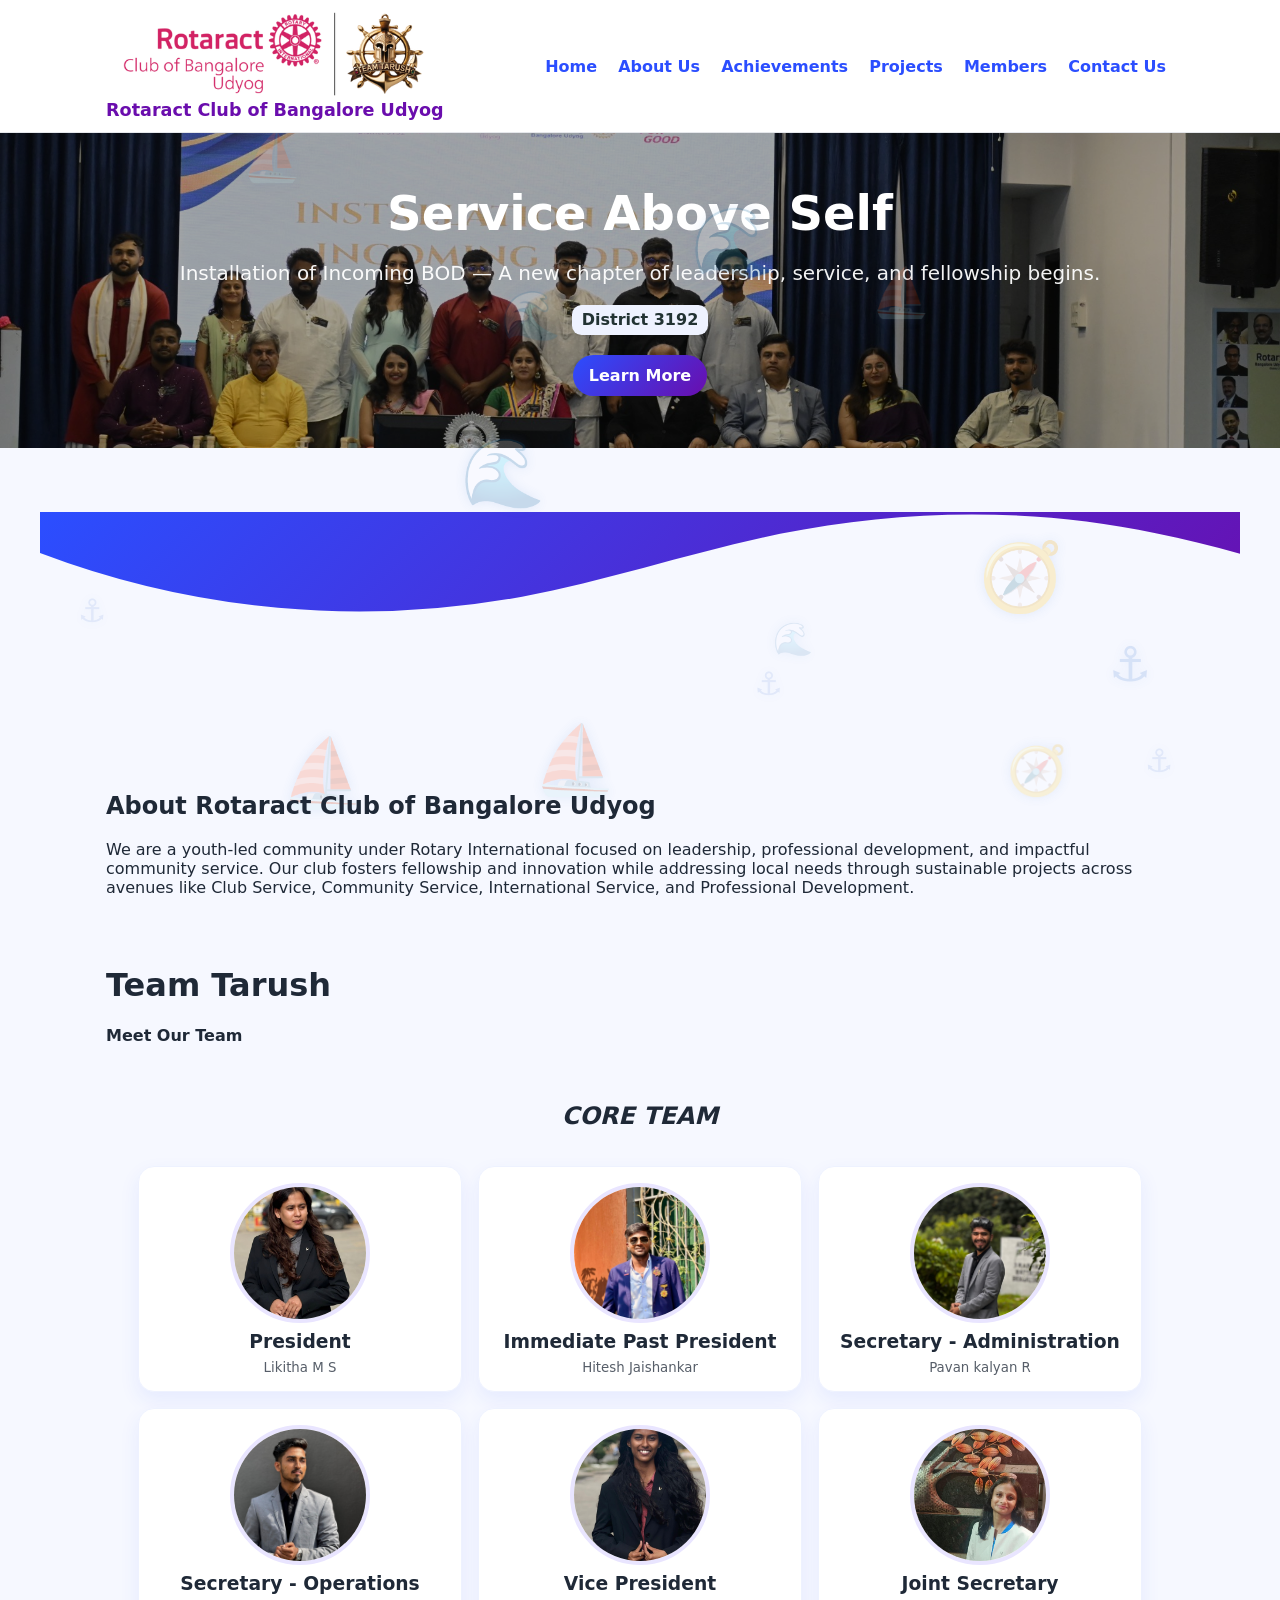
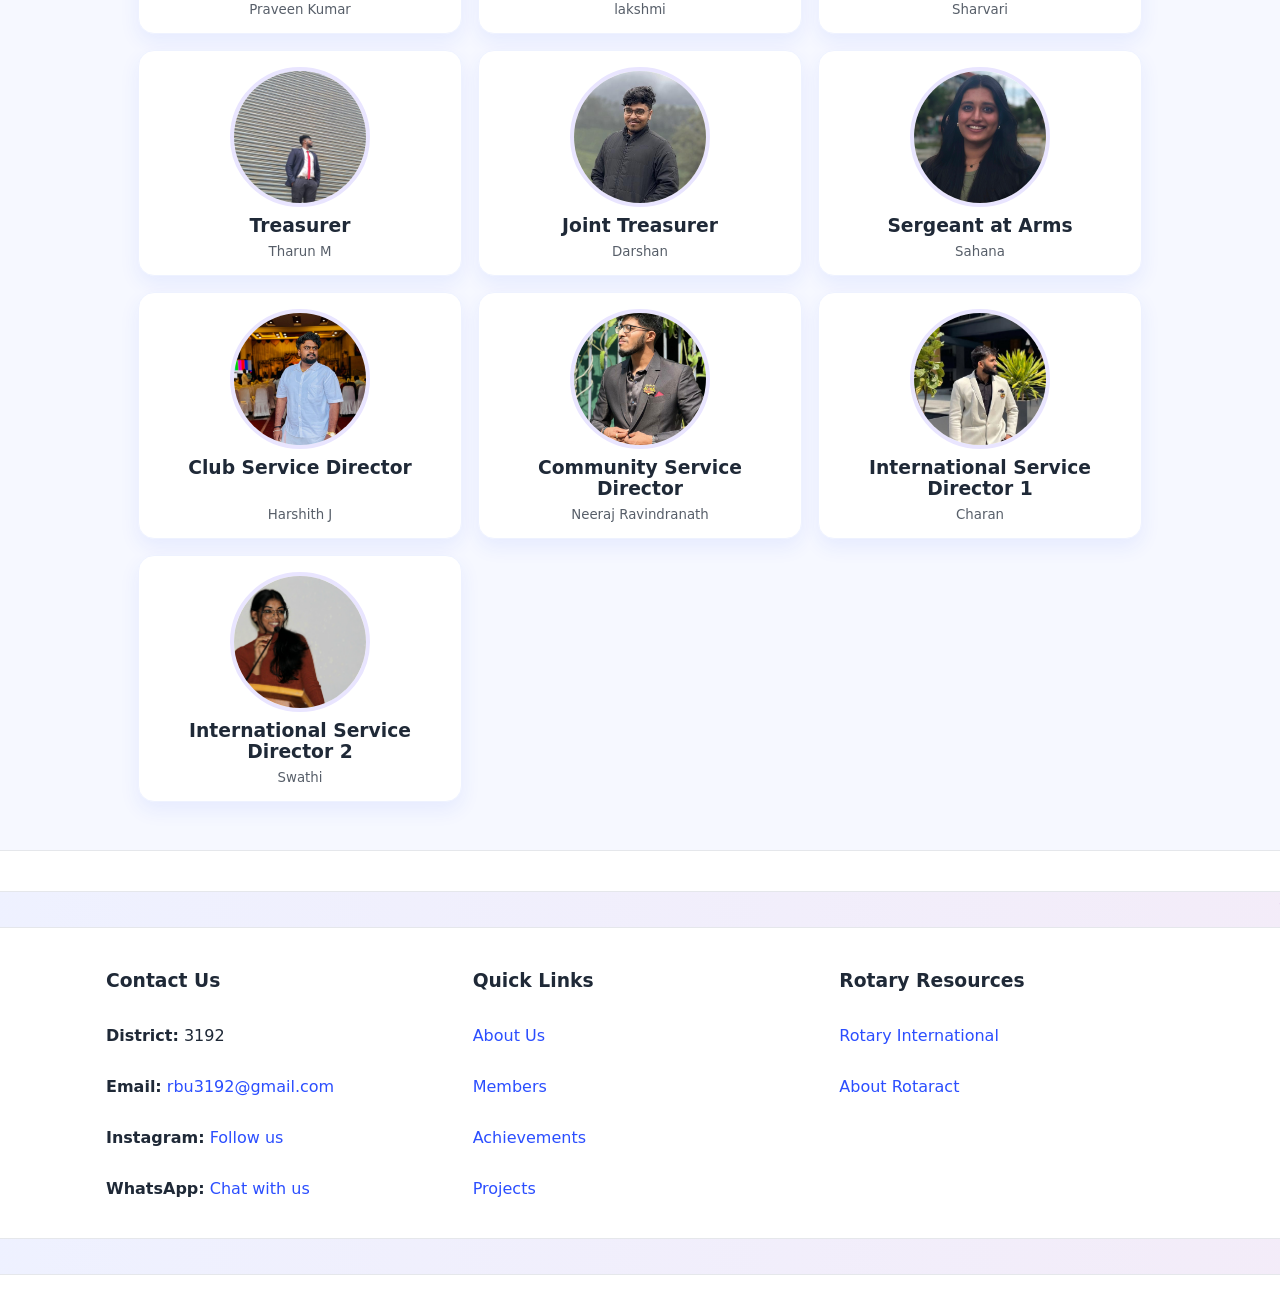
==== index.html @ 969fa154 "first commit" ====
<!DOCTYPE html>
<html lang="en">
 <head>
  <meta charset="UTF-8" />
  <meta name="viewport" content="width=device-width, initial-scale=1.0" />
  <title>Rotaract Club of Bangalore Udyog</title>
  <link rel="stylesheet" href="css/style.css" />
 </head>
 <body>
  
 <header class="site-header">
  <div class="nav container">
    <div class="logo-wrap">
      <img loading="lazy" src="assets/logo.png" alt="Rotaract Club Logo" class="logo" />
      <div class="brand">Rotaract Club of Bangalore Udyog</div>
    </div>
    <div class="menu-toggle" id="mobile-menu-btn">☰</div>
    <nav class="menu" id="nav-menu">
      <a href="index.html">Home</a>
      <a href="about.html">About Us</a>
      <a href="achievements.html">Achievements</a>
      <a href="projects.html">Projects</a>
      <a href="members.html">Members</a>
      <a href="contact.html">Contact Us</a>
    </nav>
  </div>
 </header>

  <section class="hero" style="min-height:35vh">
    <div class="content">
      <h1 class="title">Service Above Self</h1>
      <p class="subtitle">Installation of Incoming BOD &mdash; A new chapter of leadership, service, and fellowship begins.</p>
      <div style="margin-top:1rem">
        <span class="badge"><strong>District 3192</strong></span>
      </div>
      
      <div style="margin-top:1.25rem">
        <a href="about.html" class="button">Learn More</a>
      </div>
    </div>
  </section>
  <div class="section-wave"></div>

  <section class="container">
    <h2>About Rotaract Club of Bangalore Udyog</h2>
    <p>We are a youth-led community under Rotary International focused on leadership, professional development, and impactful community service. Our club fosters fellowship and innovation while addressing local needs through sustainable projects across avenues like Club Service, Community Service, International Service, and Professional Development.</p>
  </section>
  <!-- Team Start -->
    <div class="container-fluid pt-5">
        <div class="container">
            <div class="text-center pb-2">
                <h1 class="text-primary text-uppercase font-weight-bold">Team Tarush</h1>
                <h4 class="mb-4">Meet Our Team</h4>
            </div>
            <section class="container">
   <h1 style="text-align:center"><i>CORE TEAM</i></h1>



  <section class="container">
    
    <div class="grid grid-3">
      
    <div class="card" style="text-align:center">
      <div class="round"><img loading="lazy" src="assets/members/likitha.jpeg" alt="President"/></div>
      <h3>President</h3>
      <small>Likitha M S</small>
    </div>
    
    <div class="card" style="text-align:center">
      <div class="round"><img loading="lazy" src="assets/members/hitesh.jpeg" alt="Immediate Past President"/></div>
      <h3>Immediate Past President</h3>
      <small>Hitesh Jaishankar</small>
    </div>
    
    <div class="card" style="text-align:center">
      <div class="round"><img loading="lazy" src="assets/members/pavan.jpeg" alt="Secretary - Administration"/></div>
      <h3>Secretary - Administration</h3>
      <small>Pavan kalyan R</small>
    </div>
    
    <div class="card" style="text-align:center">
      <div class="round"><img loading="lazy" src="assets/members/praveen.jpeg" alt="Secretary - Operations"/></div>
      <h3>Secretary - Operations</h3>
      <small>Praveen Kumar</small>
    </div>
    
    <div class="card" style="text-align:center">
      <div class="round"><img loading="lazy" src="assets/members/lakshmi.jpeg" alt="Vice President"/></div>
      <h3>Vice President</h3>
      <small>lakshmi </small>
    </div>
    
    <div class="card" style="text-align:center">
      <div class="round"><img loading="lazy" src="assets/members/sha.jpeg" alt="Joint Secretary"/></div>
      <h3>Joint Secretary</h3>
      <small>Sharvari</small>
    </div>
    
    <div class="card" style="text-align:center">
      <div class="round"><img loading="lazy" src="assets/members/tharun" alt="Treasurer"/></div>
      <h3>Treasurer</h3>
      <small>Tharun M</small>
    </div>
    
    <div class="card" style="text-align:center">
      <div class="round"><img loading="lazy" src="assets/members/darshan" alt="Joint Treasurer"/></div>
      <h3>Joint Treasurer</h3>
      <small>Darshan</small>
    </div>
    
    <div class="card" style="text-align:center">
      <div class="round"><img loading="lazy" src="assets/members/IMG_5331 (1).JPG" alt="Sergeant at Arms"/></div>
      <h3>Sergeant at Arms</h3>
      <small>Sahana</small>
    </div>
    
    <div class="card" style="text-align:center">
      <div class="round"><img loading="lazy" src="assets/members/harshi.jpg" alt="Club Service Director"/></div>
      <h3>Club Service Director</h3>
      <small>Harshith J</small>
    </div>
    
    <div class="card" style="text-align:center">
      <div class="round"><img loading="lazy" src="assets/members/neeraj.jpeg" alt="Community Service Director"/></div>
      <h3>Community Service Director</h3>
      <small>Neeraj Ravindranath</small>
    </div>
    
    <div class="card" style="text-align:center">
      <div class="round"><img loading="lazy" src="assets/members/charan.jpeg" alt="International Service Director 1"/></div>
      <h3>International Service Director 1</h3>
      <small>Charan</small>
    </div>
    
    <div class="card" style="text-align:center">
      <div class="round"><img loading="lazy" src="assets/members/WhatsApp Image 2026-01-09 at 15.58.18.jpeg" alt="International Service Director 2"/></div>
      <h3>International Service Director 2</h3>
      <small>Swathi</small>
    </div>
    
    </div>
  </section>

</div>
</div>
 <footer class="footer">
   <div class="marquee-wrapper"><div class="ticker-content">Thank you for visiting us</div></div>
     <div class="cols container">
      <div>
       <h3>Contact Us</h3>
       <p><strong>District:</strong> 3192</p>
       <p><strong>Email:</strong> <a href="mailto:rbu3192@gmail.com">rbu3192@gmail.com</a></p>
       <p><strong>Instagram:</strong> <a href="https://www.instagram.com/rac_bangaloreudyog/?hl=en" target="_blank" rel="noopener">Follow us</a></p>
       <p><strong>WhatsApp:</strong> <a href="https://wa.me/9019091939" target="_blank" rel="noopener">Chat with us</a></p>
     </div>
     <div>
       <h3>Quick Links</h3>
       <p><a href="about.html">About Us</a></p>
       <p><a href="members.html">Members</a></p>
       <p><a href="achievements.html">Achievements</a></p>
       <p><a href="projects.html">Projects</a></p>
       </div>
     <div>
       <h3>Rotary Resources</h3>
       <p><a href="https://www.rotary.org/" target="_blank" rel="noopener">Rotary International</a></p>
       <p><a href="https://www.rotary.org/en/get-involved/rotaract-clubs" target="_blank" rel="noopener">About Rotaract</a></p>
      </div>
   </div>
   <div class="marquee-wrapper"><div class="ticker-content" style="animation-duration: 25s;">Built by pavan</div></div>
  </footer>
  <script src="js/script.js"></script>
 </body>
</html>
---- css/style.css ----
:root{
  --royal-blue:#2b4eff;
  --royal-purple:#6a0dad;
  --light-bg:#f6f8ff;
  --text:#1f2937;
}
*{box-sizing:border-box}
html,body{margin:0;padding:0;font-family:Inter,system-ui,-apple-system,Segoe UI,Roboto,Arial,sans-serif;background:var(--light-bg);color:var(--text);overflow-x:hidden;width:100%}

/* ensure main layout is above the floating doodles */
header.site-header,
.container,
.footer {
  position: relative;
  z-index: 1;
}

a{color:var(--royal-blue);text-decoration:none}
a:hover{text-decoration:underline}
.container{max-width:1100px;margin:0 auto;padding:1rem}
header.site-header{position:sticky;top:0;background:white;border-bottom:1px solid #e5e7eb;z-index:20}
.nav{display:flex;align-items:center;justify-content:space-between;padding:.75rem 1rem}
.logo-wrap{display:flex;flex-direction:column;align-items:center;gap:.25rem}
.logo{height:84px;width:auto;display:block;margin:auto}
.brand{font-weight:800;font-size:1.1rem;color:var(--royal-purple);text-align:center}
.menu a{margin:0 .5rem;font-weight:600}
.hero{position:relative;min-height:60vh;display:flex;align-items:center;justify-content:center;text-align:center;overflow:hidden}
.hero::before{
  content:"";
  position:absolute;inset:0;
  background-image:url('../assets/bg.jpg');
  background-size:cover;background-position:center;
  filter:brightness(.65);
}
.hero > .content{position:relative;color:white;padding:2rem}
h1.title{font-size:clamp(2rem,4vw,3rem);margin:0 0 .5rem}
.subtitle{font-size:clamp(1rem,2.2vw,1.25rem);opacity:.95}
.wave{position:relative}
.wave svg{display:block;width:100%;height:80px}
.button{display:inline-block;background:linear-gradient(135deg,var(--royal-blue),var(--royal-purple));color:white;padding:.7rem 1rem;border-radius:999px;font-weight:700;box-shadow:0 10px 20px rgba(0,0,0,.08)}
.grid{display:grid;gap:1rem}
.grid-3{grid-template-columns:repeat(auto-fit,minmax(240px,2fr))}
.card{background:white;border-radius:1rem;padding:1rem;box-shadow:0 8px 20px rgba(43,78,255,.08);border:1px solid #eef2ff;display:flex;flex-direction:column;height:100%;min-height:100px}
  .projects .card img{width:100% !important;height:220px !important;object-fit:cover !important;border-radius:.7rem !important}
.card h3{margin:.5rem 0;flex-grow:1}
.round{width:140px;height:140px;border-radius:50%;overflow:hidden;margin:auto;border:4px solid #e9e5ff;background:#f3f4ff;display:flex;align-items:center;justify-content:center}
.round img{width:100%;height:100%;object-fit:cover}
.footer{padding: 40px 0;background:white;border-top:1px solid #e5e7eb;margin-top:2rem;width:100%;margin: 0;}
.footer .cols{padding: 40px 0;display:grid;grid-template-columns:repeat(auto-fit,minmax(280px,1fr));gap:2rem;padding:1.5rem 1rem;width:100%;margin: 0;max-width:1100px;margin:0 auto;}
.footer .cols > div{min-height:150px;display:flex;flex-direction:column;justify-content:flex-start}
.badge{display:inline-flex;align-items:center;gap:.4rem;padding:.35rem .6rem;border-radius:.6rem;background:#eef2ff;color:#233; font-weight:600}
.trophy{width:24px;height:28px;vertical-align:middle;margin-right:.4rem}
.marquee {
  width: 100%;
  background: linear-gradient(
    90deg,
    rgba(43,78,255,.08),
    rgba(106,13,173,.08)
  );
  padding: .35rem 0;
  border-top: 1px solid #e5e7eb;
  border-bottom: 1px solid #e5e7eb;
}

/* animated floating maritime doodles */
body { overflow-x:hidden; }
.doodle-floating {
  position: fixed;
  color: #4b7fd1;
  opacity: .18;
  font-size: 3rem;
  pointer-events:none;
  z-index:0;
  animation: floatY linear infinite, driftX ease-in-out infinite;
  text-shadow: 0 0 12px rgba(75,127,209,.55);
}
.doodle-floating.small { font-size: 2rem; opacity:.12; }
.doodle-floating.large { font-size: 4.2rem; opacity:.22; }

@keyframes floatY {
  0%{transform: translateY(0) rotate(0deg)}
  25%{transform: translateY(-16px) rotate(4deg)}
  50%{transform: translateY(8px) rotate(-3deg)}
  75%{transform: translateY(-12px) rotate(2deg)}
  100%{transform: translateY(0) rotate(0deg)}
}

@keyframes driftX {
  0% { transform: translateX(0); }
  50% { transform: translateX(14px); }
  100% { transform: translateX(0); }
}
.projects .tag{display:inline-block;padding:.25rem .5rem;border-radius:.5rem;background:#f1edff;margin-left:.5rem;font-weight:600}

.installation-banner img{width:100%;height:400px;object-fit:cover;border-radius:.7rem;margin-bottom:2rem}

.section-wave{position:relative;margin:4rem auto;height:180px;width:100%;max-width:1200px}
.section-wave::after{content:"";display:block;height:180px;background:linear-gradient(135deg,var(--royal-blue),var(--royal-purple));-webkit-mask:url('data:image/svg+xml;utf8,<svg xmlns=\"http://www.w3.org/2000/svg\" viewBox=\"0 0 1200 120\"><path d=\"M321.39,56.44c58-10.79,114.16-30.13,172-41.86,82.39-16.65,168.19-17.69,250.45-.39,57.84,11.73,112.2,31.54,169.89,42.71,66.68,12.87,136.56,12.93,203.24.3,30.2-5.64,59-14.17,88-21.65V0H0V27.35a600.21,600.21,0,0,0,321.39,29.09Z\"/></svg>') 0/cover no-repeat;mask:url('data:image/svg+xml;utf8,<svg xmlns=\"http://www.w3.org/2000/svg\" viewBox=\"0 0 1200 120\"><path d=\"M321.39,56.44c58-10.79,114.16-30.13,172-41.86,82.39-16.65,168.19-17.69,250.45-.39,57.84,11.73,112.2,31.54,169.89,42.71,66.68,12.87,136.56,12.93,203.24.3,30.2-5.64,59-14.17,88-21.65V0H0V27.35a600.21,600.21,0,0,0,321.39,29.09Z\"/></svg>') 0/cover no-repeat}
small{opacity:.75}
.footer1 {
  width:100%;
  background: white;
  border-top: 1px solid #e5e7eb;
  padding: 40px 0;
  margin:0;
}

.footer .cols1 {
  width: 100%;
  max-width: 1100px;
  margin: 0 auto;
  display: grid;
  grid-template-columns: repeat(auto-fit, minmax(300px, 1fr));
  gap: 1rem;
  padding: 1.5rem 1rem;
}


/* Mobile Responsive Variables */
.menu-toggle {
  display: none;
  font-size: 2rem;
  cursor: pointer;
  color: var(--royal-purple);
  user-select: none;
}

@media (max-width: 768px) {
  .nav {
    flex-wrap: wrap;
  }
  .menu-toggle {
    display: block;
  }
  .menu {
    display: none;
    flex-direction: column;
    width: 100%;
    text-align: center;
    padding-top: 1rem;
    gap: 0.8rem;
  }
  .menu.active {
    display: flex;
  }
}

/* Card Hover Polish */
.card {
  transition: transform 0.3s ease, box-shadow 0.3s ease;
}
.card:hover {
  transform: translateY(-5px);
  box-shadow: 0 12px 24px rgba(43,78,255,0.15);
}

/* Modern Keyframe Marquee */
.marquee-wrapper {
  overflow: hidden;
  white-space: nowrap;
  width: 100%;
  background: linear-gradient(90deg, rgba(43,78,255,0.08), rgba(106,13,173,0.08));
  padding: 0.5rem 0;
  border-top: 1px solid #e5e7eb;
  border-bottom: 1px solid #e5e7eb;
  display: flex;
}
.ticker-content {
  display: inline-block;
  white-space: nowrap;
  padding-left: 100%;
  animation: ticker 15s linear infinite;
  font-weight: 500;
  color: var(--royal-purple);
}
@keyframes ticker {
  0% { transform: translateX(0); }
  100% { transform: translateX(-100%); }
}
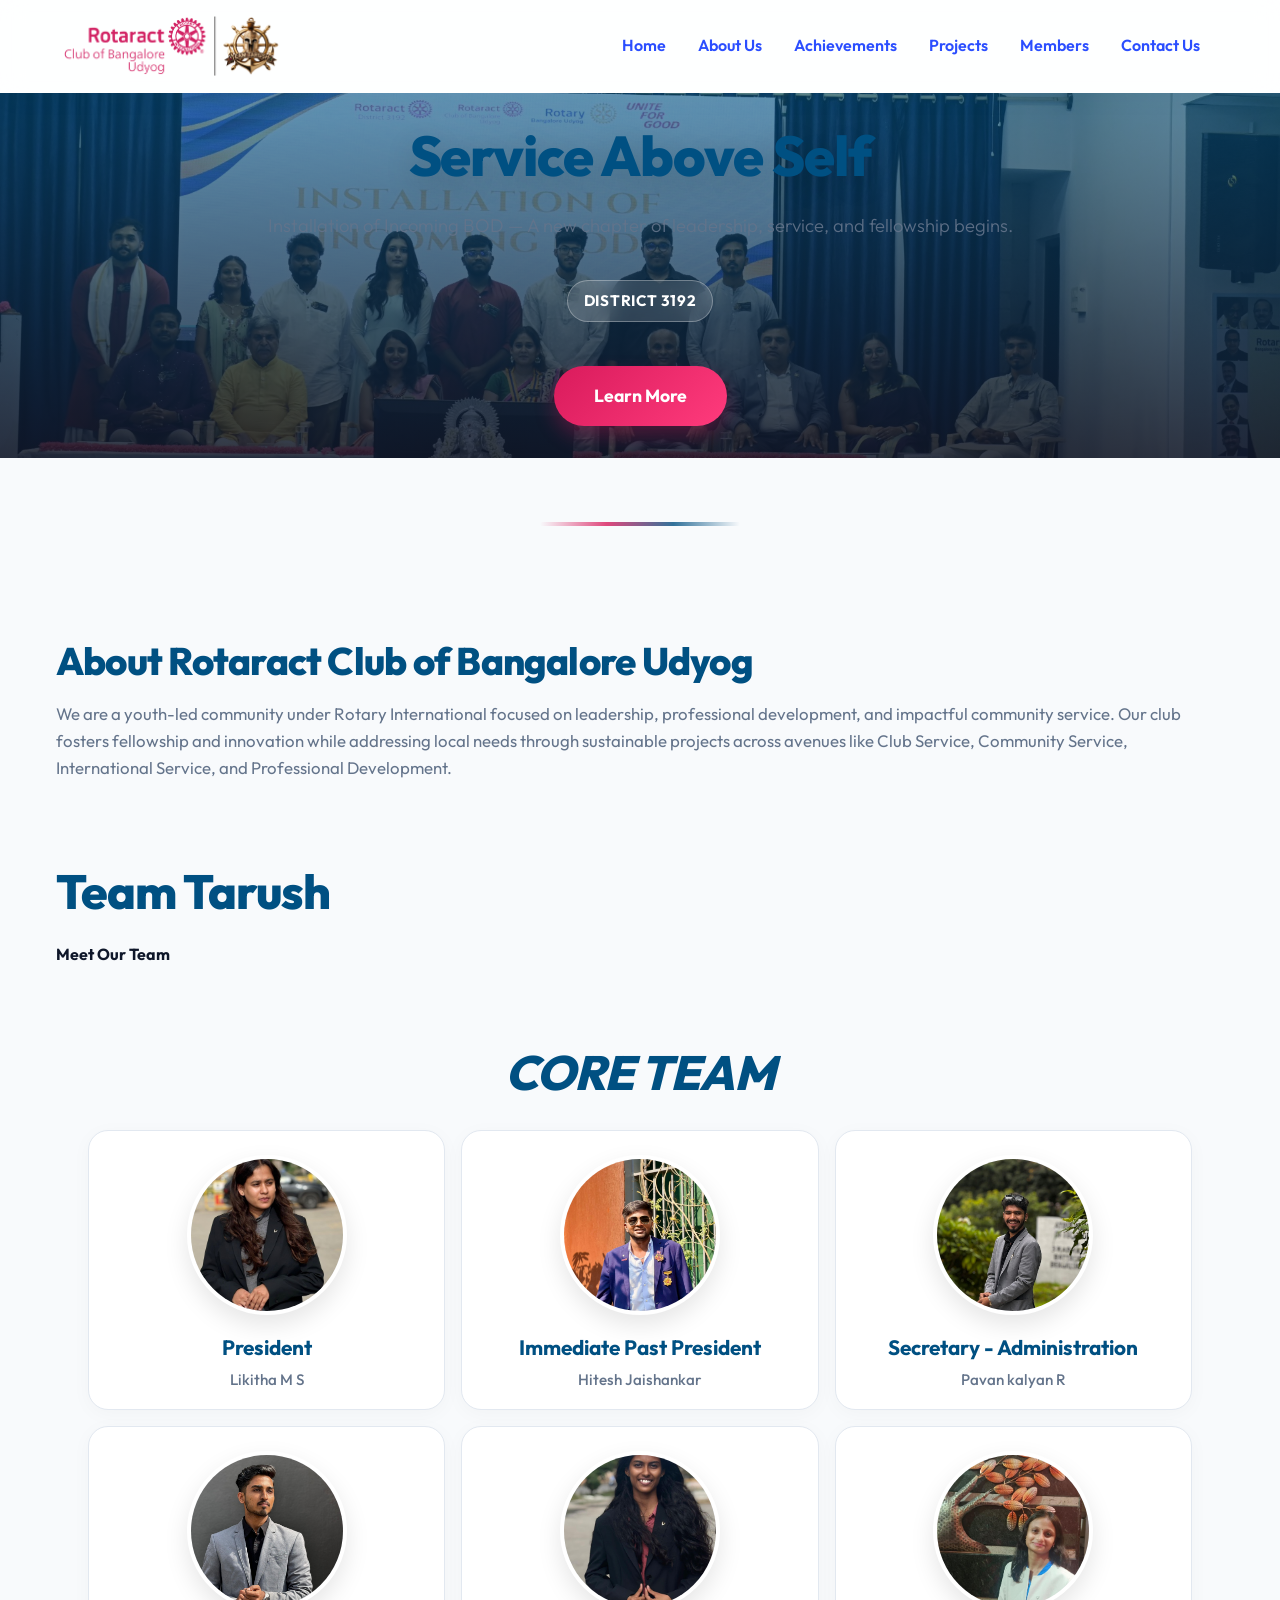
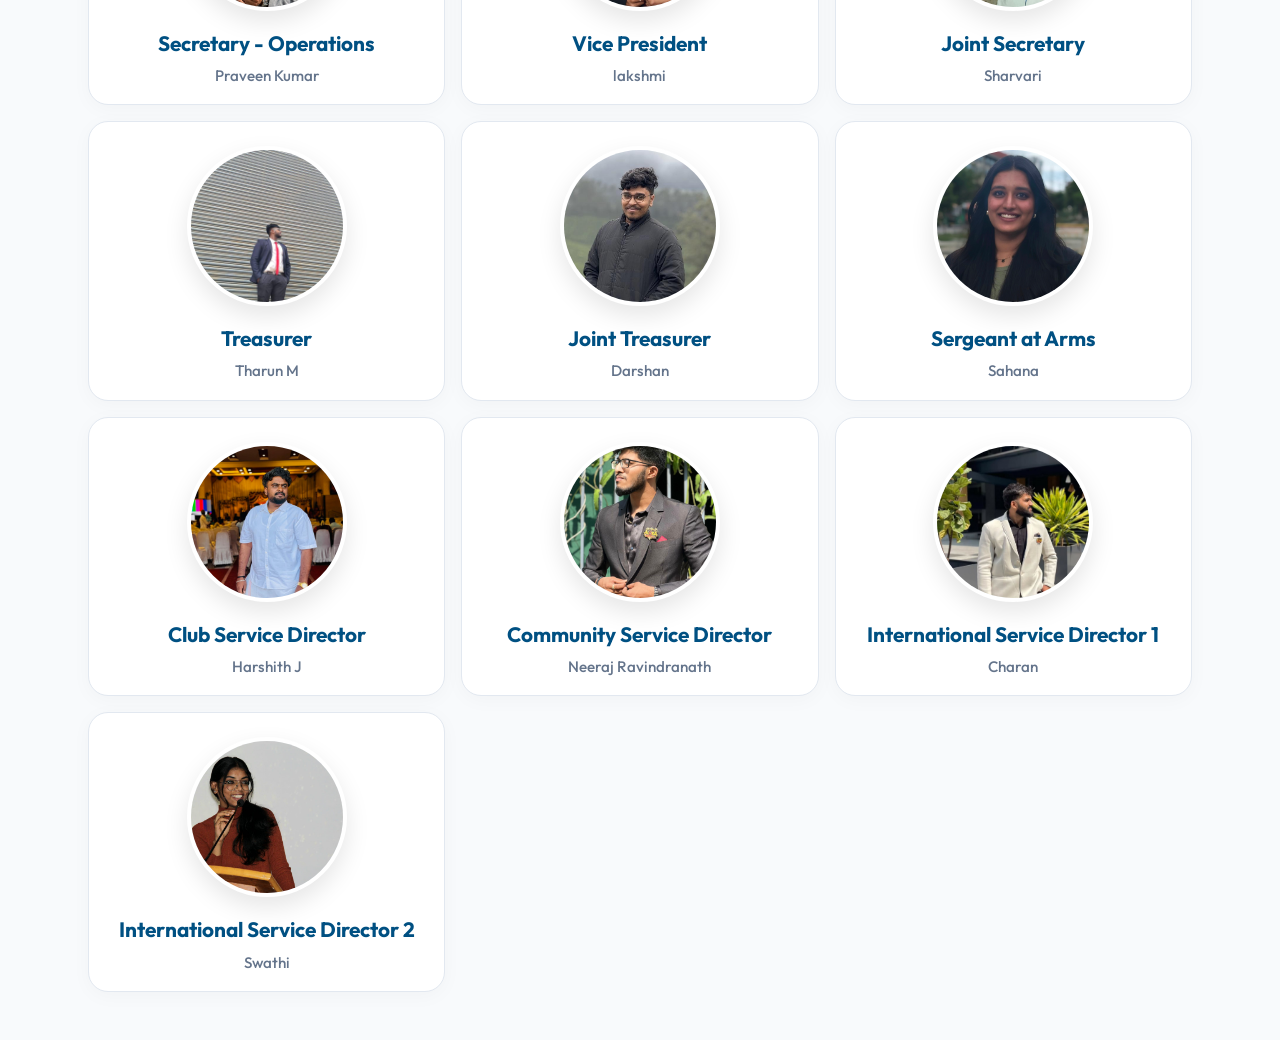
==== commit d71c3d37: "Refined design, fixed CSS layout, spacing, restored brand logo and photos" ====
--- a/index.html
+++ b/index.html
@@ -12,7 +12,7 @@
   <div class="nav container">
     <div class="logo-wrap">
       <img loading="lazy" src="assets/logo.png" alt="Rotaract Club Logo" class="logo" />
-      <div class="brand">Rotaract Club of Bangalore Udyog</div>
+      
     </div>
     <div class="menu-toggle" id="mobile-menu-btn">☰</div>
     <nav class="menu" id="nav-menu">
@@ -144,31 +144,7 @@
 
 </div>
 </div>
- <footer class="footer">
-   <div class="marquee-wrapper"><div class="ticker-content">Thank you for visiting us</div></div>
-     <div class="cols container">
-      <div>
-       <h3>Contact Us</h3>
-       <p><strong>District:</strong> 3192</p>
-       <p><strong>Email:</strong> <a href="mailto:rbu3192@gmail.com">rbu3192@gmail.com</a></p>
-       <p><strong>Instagram:</strong> <a href="https://www.instagram.com/rac_bangaloreudyog/?hl=en" target="_blank" rel="noopener">Follow us</a></p>
-       <p><strong>WhatsApp:</strong> <a href="https://wa.me/9019091939" target="_blank" rel="noopener">Chat with us</a></p>
-     </div>
-     <div>
-       <h3>Quick Links</h3>
-       <p><a href="about.html">About Us</a></p>
-       <p><a href="members.html">Members</a></p>
-       <p><a href="achievements.html">Achievements</a></p>
-       <p><a href="projects.html">Projects</a></p>
-       </div>
-     <div>
-       <h3>Rotary Resources</h3>
-       <p><a href="https://www.rotary.org/" target="_blank" rel="noopener">Rotary International</a></p>
-       <p><a href="https://www.rotary.org/en/get-involved/rotaract-clubs" target="_blank" rel="noopener">About Rotaract</a></p>
-      </div>
-   </div>
-   <div class="marquee-wrapper"><div class="ticker-content" style="animation-duration: 25s;">Built by pavan</div></div>
-  </footer>
+ 
   <script src="js/script.js"></script>
  </body>
 </html>
--- a/css/style.css
+++ b/css/style.css
@@ -1,180 +1,386 @@
-
-:root{
-  --royal-blue:#2b4eff;
-  --royal-purple:#6a0dad;
-  --light-bg:#f6f8ff;
-  --text:#1f2937;
-}
-*{box-sizing:border-box}
-html,body{margin:0;padding:0;font-family:Inter,system-ui,-apple-system,Segoe UI,Roboto,Arial,sans-serif;background:var(--light-bg);color:var(--text);overflow-x:hidden;width:100%}
-
-/* ensure main layout is above the floating doodles */
-header.site-header,
-.container,
+@import url('https://fonts.googleapis.com/css2?family=Outfit:wght@300;400;500;600;700;800&display=swap');
+
+:root {
+  --rotaract-cranberry: #D91B5C;
+  --rotaract-navy: #005082;
+  --light-bg: #F8FAFC;
+  --surface-color: #FFFFFF;
+  --text-main: #0F172A;
+  --text-muted: #64748B;
+  --border-color: #E2E8F0;
+  --shadow-soft: 0 4px 20px rgba(0, 0, 0, 0.03);
+  --shadow-hover: 0 12px 30px rgba(217, 27, 92, 0.12);
+}
+
+* {
+  box-sizing: border-box;
+}
+
+html, body {
+  margin: 0;
+  padding: 0;
+  font-family: 'Outfit', system-ui, -apple-system, sans-serif;
+  background: var(--light-bg);
+  color: var(--text-main);
+  overflow-x: hidden;
+  width: 100%;
+  line-height: 1.6;
+}
+
+/* Layering fix */
+header.site-header, .container, .footer { position: relative; z-index: 10; }
+
+a { color: var(--rotaract-cranberry); text-decoration: none; transition: color 0.3s ease; }
+a:hover { color: var(--rotaract-navy); }
+
+.container { max-width: 1200px; margin: 0 auto; padding: 1rem; }
+
+/* HEADER & NAVBAR */
+header.site-header {
+  position: sticky;
+  top: 0;
+  background: rgba(255, 255, 255, 0.85);
+  backdrop-filter: blur(12px);
+  -webkit-backdrop-filter: blur(12px);
+  border-bottom: 1px solid rgba(255,255,255,0.3);
+  box-shadow: 0 4px 30px rgba(0, 0, 0, 0.03);
+  z-index: 50;
+  transition: all 0.3s ease;
+}
+
+.nav {
+  display: flex;
+  align-items: center;
+  justify-content: space-between;
+  padding: 1rem 1.5rem;
+}
+
+.logo-wrap {
+  display: flex;
+  align-items: center;
+  gap: 0.25rem;
+  flex-direction: column;
+}
+
+.logo { height: 60px; width: auto; display: block; }
+.brand { font-weight: 800; font-size: 1.4rem; color: var(--rotaract-navy); letter-spacing: -0.02em; line-height: 1.1; }
+
+.menu {
+  display: flex;
+  align-items: center;
+  flex-wrap: nowrap;
+}
+.menu a {
+  margin: 0 1rem;
+  font-weight: 600;
+  color: #2b4eff;
+  position: relative;
+  font-size: 1rem;
+  white-space: nowrap;
+}
+
+.menu a::after {
+  content: '';
+  position: absolute;
+  width: 0; height: 2px;
+  bottom: -4px; left: 0;
+  background-color: var(--rotaract-cranberry);
+  transition: width 0.3s ease;
+}
+.menu a:hover::after { width: 100%; }
+.menu a:hover { color: var(--rotaract-cranberry); text-decoration: none; }
+
+/* HERO SECTION */
+.hero {
+  position: relative;
+  min-height: 65vh;
+  display: flex;
+  align-items: center;
+  justify-content: center;
+  text-align: center;
+  overflow: hidden;
+  padding: 2rem 1rem;
+}
+
+.hero::before {
+  content: "";
+  position: absolute; inset: 0;
+  background-image: url('../assets/bg.jpg');
+  background-size: cover; 
+  background-position: center;
+  background-color: transparent;
+}
+.hero::after {
+  content: "";
+  position: absolute; inset: 0;
+  background: linear-gradient(180deg, rgba(0,80,130,0.6) 0%, rgba(15,23,42,0.85) 100%);
+  z-index: 1;
+}
+
+.hero > .content {
+  position: relative;
+  z-index: 2;
+  color: white;
+  max-width: 800px;
+  display: flex;
+  flex-direction: column;
+  align-items: center;
+  gap: 1.5rem;
+}
+
+h1.title {
+  font-size: clamp(2rem, 5vw, 3.5rem);
+  font-weight: 800;
+  line-height: 1.1;
+  margin: 0;
+  letter-spacing: -0.02em;
+  text-shadow: 0 10px 30px rgba(0,0,0,0.15);
+}
+
+.subtitle {
+  font-size: clamp(1rem, 2vw, 1.15rem);
+  font-weight: 300;
+  opacity: 0.9;
+  line-height: 1.6;
+  margin: 0;
+}
+
+.badge {
+  display: inline-flex;
+  align-items: center;
+  gap: 0.5rem;
+  padding: 0.5rem 1rem;
+  border-radius: 99px;
+  background: rgba(255,255,255,0.15);
+  backdrop-filter: blur(10px);
+  color: white;
+  border: 1px solid rgba(255,255,255,0.3);
+  font-weight: 500;
+  font-size: 0.95rem;
+  letter-spacing: 0.05em;
+  text-transform: uppercase;
+}
+
+.button {
+  display: inline-block;
+  background: var(--rotaract-cranberry);
+  background: linear-gradient(135deg, var(--rotaract-cranberry) 0%, #ff3b7c 100%);
+  color: white;
+  padding: 1rem 2.5rem;
+  border-radius: 999px;
+  font-weight: 700;
+  font-size: 1.1rem;
+  box-shadow: 0 10px 20px rgba(217, 27, 92, 0.3);
+  transition: all 0.3s cubic-bezier(0.4, 0, 0.2, 1);
+  border: none;
+  cursor: pointer;
+}
+.button:hover {
+  transform: translateY(-3px);
+  box-shadow: 0 15px 25px rgba(217, 27, 92, 0.4);
+  color: white;
+  text-decoration: none;
+}
+
+/* GRIDS & CARDS */
+.grid { display: grid; gap: 1rem; }
+.grid-3 { grid-template-columns: repeat(auto-fit, minmax(280px, 1fr)); }
+
+.card {
+  background: var(--surface-color);
+  border-radius: 1.25rem;
+  padding: 1rem;
+  box-shadow: var(--shadow-soft);
+  border: 1px solid var(--border-color);
+  display: flex;
+  flex-direction: column;
+  height: 100%;
+  transition: all 0.4s cubic-bezier(0.16, 1, 0.3, 1);
+}
+.card:hover {
+  transform: translateY(-8px);
+  box-shadow: var(--shadow-hover);
+  border-color: rgba(217, 27, 92, 0.2);
+}
+
+.projects .card { padding: 1rem; }
+.projects .card img {
+  width: 100% !important;
+  height: 180px !important;
+  object-fit: cover !important;
+  border-radius: 0.85rem !important;
+  margin-bottom: 0.75rem;
+  transition: transform 0.4s ease;
+}
+.projects .card:hover img { transform: scale(1.02); }
+.projects .card h3 {
+  margin: 0 0 0.5rem 0;
+  font-size: 1.3rem;
+  font-weight: 700;
+  color: var(--rotaract-navy);
+}
+.projects .tag {
+  display: inline-block;
+  padding: 0.35rem 0.85rem;
+  border-radius: 0.5rem;
+  background: #FFE4EC;
+  color: var(--rotaract-cranberry);
+  font-size: 0.85rem;
+  font-weight: 700;
+  margin-top: 0.75rem;
+  text-transform: uppercase;
+  letter-spacing: 0.05em;
+}
+
+.round {
+  width: 160px;
+  height: 160px;
+  border-radius: 50%;
+  overflow: hidden;
+  margin: 0.5rem auto 1rem;
+  border: 4px solid var(--surface-color);
+  box-shadow: 0 10px 25px rgba(0,0,0,0.1);
+  background: var(--light-bg);
+  flex-shrink: 0;
+}
+.round img {
+  width: 100%;
+  height: 100%;
+  object-fit: cover;
+  transition: transform 0.4s ease;
+}
+.card:hover .round img { transform: scale(1.1); }
+.card h3 { font-size: 1.3rem; margin: 0; color: var(--rotaract-navy); font-weight: 700; }
+.card small { font-size: 0.95rem; color: var(--text-muted); font-weight: 500; margin-top: 0.25rem; }
+
+/* MISC SECTIONS */
+.section-wave {
+  position: relative;
+  margin: 4rem auto;
+  height: 4px;
+  width: 100%;
+  max-width: 200px;
+  background: linear-gradient(90deg, transparent, var(--rotaract-cranberry), var(--rotaract-navy), transparent);
+  border-radius: 4px;
+  opacity: 0.8;
+}
+
+.installation-banner {
+  position: relative;
+  border-radius: 1.5rem;
+  overflow: hidden;
+  box-shadow: var(--shadow-soft);
+  margin-bottom: 3rem;
+  background: var(--surface-color);
+  padding: 1rem;
+}
+.installation-banner img {
+  width: 100%;
+  height: 450px;
+  object-fit: cover;
+  border-radius: 1rem;
+  margin-bottom: 0.75rem;
+}
+.installation-banner h3 {
+  font-size: 1.8rem;
+  color: var(--rotaract-navy);
+  margin: 0;
+  display: flex;
+  flex-wrap: wrap;
+  align-items: center;
+  gap: 1rem;
+}
+
+/* FOOTER */
 .footer {
-  position: relative;
-  z-index: 1;
-}
-
-a{color:var(--royal-blue);text-decoration:none}
-a:hover{text-decoration:underline}
-.container{max-width:1100px;margin:0 auto;padding:1rem}
-header.site-header{position:sticky;top:0;background:white;border-bottom:1px solid #e5e7eb;z-index:20}
-.nav{display:flex;align-items:center;justify-content:space-between;padding:.75rem 1rem}
-.logo-wrap{display:flex;flex-direction:column;align-items:center;gap:.25rem}
-.logo{height:84px;width:auto;display:block;margin:auto}
-.brand{font-weight:800;font-size:1.1rem;color:var(--royal-purple);text-align:center}
-.menu a{margin:0 .5rem;font-weight:600}
-.hero{position:relative;min-height:60vh;display:flex;align-items:center;justify-content:center;text-align:center;overflow:hidden}
-.hero::before{
-  content:"";
-  position:absolute;inset:0;
-  background-image:url('../assets/bg.jpg');
-  background-size:cover;background-position:center;
-  filter:brightness(.65);
-}
-.hero > .content{position:relative;color:white;padding:2rem}
-h1.title{font-size:clamp(2rem,4vw,3rem);margin:0 0 .5rem}
-.subtitle{font-size:clamp(1rem,2.2vw,1.25rem);opacity:.95}
-.wave{position:relative}
-.wave svg{display:block;width:100%;height:80px}
-.button{display:inline-block;background:linear-gradient(135deg,var(--royal-blue),var(--royal-purple));color:white;padding:.7rem 1rem;border-radius:999px;font-weight:700;box-shadow:0 10px 20px rgba(0,0,0,.08)}
-.grid{display:grid;gap:1rem}
-.grid-3{grid-template-columns:repeat(auto-fit,minmax(240px,2fr))}
-.card{background:white;border-radius:1rem;padding:1rem;box-shadow:0 8px 20px rgba(43,78,255,.08);border:1px solid #eef2ff;display:flex;flex-direction:column;height:100%;min-height:100px}
-  .projects .card img{width:100% !important;height:220px !important;object-fit:cover !important;border-radius:.7rem !important}
-.card h3{margin:.5rem 0;flex-grow:1}
-.round{width:140px;height:140px;border-radius:50%;overflow:hidden;margin:auto;border:4px solid #e9e5ff;background:#f3f4ff;display:flex;align-items:center;justify-content:center}
-.round img{width:100%;height:100%;object-fit:cover}
-.footer{padding: 40px 0;background:white;border-top:1px solid #e5e7eb;margin-top:2rem;width:100%;margin: 0;}
-.footer .cols{padding: 40px 0;display:grid;grid-template-columns:repeat(auto-fit,minmax(280px,1fr));gap:2rem;padding:1.5rem 1rem;width:100%;margin: 0;max-width:1100px;margin:0 auto;}
-.footer .cols > div{min-height:150px;display:flex;flex-direction:column;justify-content:flex-start}
-.badge{display:inline-flex;align-items:center;gap:.4rem;padding:.35rem .6rem;border-radius:.6rem;background:#eef2ff;color:#233; font-weight:600}
-.trophy{width:24px;height:28px;vertical-align:middle;margin-right:.4rem}
-.marquee {
-  width: 100%;
-  background: linear-gradient(
-    90deg,
-    rgba(43,78,255,.08),
-    rgba(106,13,173,.08)
-  );
-  padding: .35rem 0;
-  border-top: 1px solid #e5e7eb;
-  border-bottom: 1px solid #e5e7eb;
-}
-
-/* animated floating maritime doodles */
-body { overflow-x:hidden; }
-.doodle-floating {
-  position: fixed;
-  color: #4b7fd1;
-  opacity: .18;
-  font-size: 3rem;
-  pointer-events:none;
-  z-index:0;
-  animation: floatY linear infinite, driftX ease-in-out infinite;
-  text-shadow: 0 0 12px rgba(75,127,209,.55);
-}
-.doodle-floating.small { font-size: 2rem; opacity:.12; }
-.doodle-floating.large { font-size: 4.2rem; opacity:.22; }
-
-@keyframes floatY {
-  0%{transform: translateY(0) rotate(0deg)}
-  25%{transform: translateY(-16px) rotate(4deg)}
-  50%{transform: translateY(8px) rotate(-3deg)}
-  75%{transform: translateY(-12px) rotate(2deg)}
-  100%{transform: translateY(0) rotate(0deg)}
-}
-
-@keyframes driftX {
+  background: var(--surface-color);
+  border-top: 1px solid var(--border-color);
+  margin-top: 4rem;
+  width: 100%;
+}
+
+.footer .cols {
+  display: grid;
+  grid-template-columns: repeat(auto-fit, minmax(280px, 1fr));
+  gap: 3rem;
+  padding: 4rem 1.5rem;
+}
+
+.footer h3 {
+  font-size: 1.25rem;
+  color: var(--rotaract-navy);
+  margin-bottom: 0.75rem;
+  font-weight: 700;
+}
+
+.footer p { margin: 0.75rem 0; color: var(--text-muted); font-weight: 400; }
+.footer a { color: var(--text-muted); font-weight: 500; transition: color 0.3s; }
+.footer a:hover { color: var(--rotaract-cranberry); }
+
+/* MARQUEE REPLACEMENT */
+.marquee-wrapper {
+  overflow: hidden;
+  white-space: nowrap;
+  width: 100%;
+  background: var(--rotaract-navy);
+  color: #fff;
+  padding: 0.75rem 0;
+  display: flex;
+}
+.ticker-content {
+  display: inline-block;
+  white-space: nowrap;
+  padding-left: 100%;
+  animation: ticker 20s linear infinite;
+  font-weight: 600;
+  font-size: 0.95rem;
+  letter-spacing: 0.05em;
+  text-transform: uppercase;
+}
+@keyframes ticker {
   0% { transform: translateX(0); }
-  50% { transform: translateX(14px); }
-  100% { transform: translateX(0); }
-}
-.projects .tag{display:inline-block;padding:.25rem .5rem;border-radius:.5rem;background:#f1edff;margin-left:.5rem;font-weight:600}
-
-.installation-banner img{width:100%;height:400px;object-fit:cover;border-radius:.7rem;margin-bottom:2rem}
-
-.section-wave{position:relative;margin:4rem auto;height:180px;width:100%;max-width:1200px}
-.section-wave::after{content:"";display:block;height:180px;background:linear-gradient(135deg,var(--royal-blue),var(--royal-purple));-webkit-mask:url('data:image/svg+xml;utf8,<svg xmlns=\"http://www.w3.org/2000/svg\" viewBox=\"0 0 1200 120\"><path d=\"M321.39,56.44c58-10.79,114.16-30.13,172-41.86,82.39-16.65,168.19-17.69,250.45-.39,57.84,11.73,112.2,31.54,169.89,42.71,66.68,12.87,136.56,12.93,203.24.3,30.2-5.64,59-14.17,88-21.65V0H0V27.35a600.21,600.21,0,0,0,321.39,29.09Z\"/></svg>') 0/cover no-repeat;mask:url('data:image/svg+xml;utf8,<svg xmlns=\"http://www.w3.org/2000/svg\" viewBox=\"0 0 1200 120\"><path d=\"M321.39,56.44c58-10.79,114.16-30.13,172-41.86,82.39-16.65,168.19-17.69,250.45-.39,57.84,11.73,112.2,31.54,169.89,42.71,66.68,12.87,136.56,12.93,203.24.3,30.2-5.64,59-14.17,88-21.65V0H0V27.35a600.21,600.21,0,0,0,321.39,29.09Z\"/></svg>') 0/cover no-repeat}
-small{opacity:.75}
-.footer1 {
-  width:100%;
-  background: white;
-  border-top: 1px solid #e5e7eb;
-  padding: 40px 0;
-  margin:0;
-}
-
-.footer .cols1 {
-  width: 100%;
-  max-width: 1100px;
-  margin: 0 auto;
-  display: grid;
-  grid-template-columns: repeat(auto-fit, minmax(300px, 1fr));
-  gap: 1rem;
-  padding: 1.5rem 1rem;
-}
-
-
-/* Mobile Responsive Variables */
+  100% { transform: translateX(-100%); }
+}
+
+/* MOBILE RESPONSIVE NAV */
 .menu-toggle {
   display: none;
   font-size: 2rem;
   cursor: pointer;
-  color: var(--royal-purple);
+  color: var(--rotaract-navy);
   user-select: none;
+  padding: 0.5rem;
 }
 
 @media (max-width: 768px) {
-  .nav {
-    flex-wrap: wrap;
-  }
-  .menu-toggle {
-    display: block;
-  }
+  .logo-wrap { flex-direction: column; align-items: flex-start; }
+  .logo { height: 45px; }
+  .brand { font-size: 1.1rem; }
+  
+  .menu-toggle { display: block; position: absolute; right: 1rem; top: 1.5rem; }
+  
   .menu {
     display: none;
     flex-direction: column;
     width: 100%;
-    text-align: center;
-    padding-top: 1rem;
-    gap: 0.8rem;
+    background: var(--surface-color);
+    position: absolute;
+    top: 100%; left: 0;
+    padding: 1rem;
+    box-shadow: 0 10px 20px rgba(0,0,0,0.05);
+    border-bottom: 1px solid var(--border-color);
+    gap: 1.25rem;
   }
-  .menu.active {
-    display: flex;
-  }
-}
-
-/* Card Hover Polish */
-.card {
-  transition: transform 0.3s ease, box-shadow 0.3s ease;
-}
-.card:hover {
-  transform: translateY(-5px);
-  box-shadow: 0 12px 24px rgba(43,78,255,0.15);
-}
-
-/* Modern Keyframe Marquee */
-.marquee-wrapper {
-  overflow: hidden;
-  white-space: nowrap;
-  width: 100%;
-  background: linear-gradient(90deg, rgba(43,78,255,0.08), rgba(106,13,173,0.08));
-  padding: 0.5rem 0;
-  border-top: 1px solid #e5e7eb;
-  border-bottom: 1px solid #e5e7eb;
-  display: flex;
-}
-.ticker-content {
-  display: inline-block;
-  white-space: nowrap;
-  padding-left: 100%;
-  animation: ticker 15s linear infinite;
-  font-weight: 500;
-  color: var(--royal-purple);
-}
-@keyframes ticker {
-  0% { transform: translateX(0); }
-  100% { transform: translateX(-100%); }
-}
+  .menu.active { display: flex; }
+  .menu a { margin: 0; font-size: 1.1rem; border-bottom: 1px solid var(--border-color); padding-bottom: 0.5rem; }
+  .menu a::after { display: none; }
+}
+
+/* TYPOGRAPHY GLOBALS */
+h1, h2 { color: var(--rotaract-navy); line-height: 1.2; letter-spacing: -0.02em; font-weight: 800; }
+h1 { font-size: clamp(2rem, 4vw, 3rem); margin-bottom: 0.75rem; }
+h2 { font-size: clamp(1.75rem, 3vw, 2.5rem); margin-bottom: 0.75rem; }
+p { font-size: 1.05rem; color: var(--text-muted); }
+.achievement { text-align: center; }
+.achievement strong { display: block; font-size: 1.1rem; color: var(--rotaract-navy); margin-bottom: 0.5rem; }
+.trophy { width: 32px; height: 32px; margin-bottom: 1rem; margin-right: 0;}
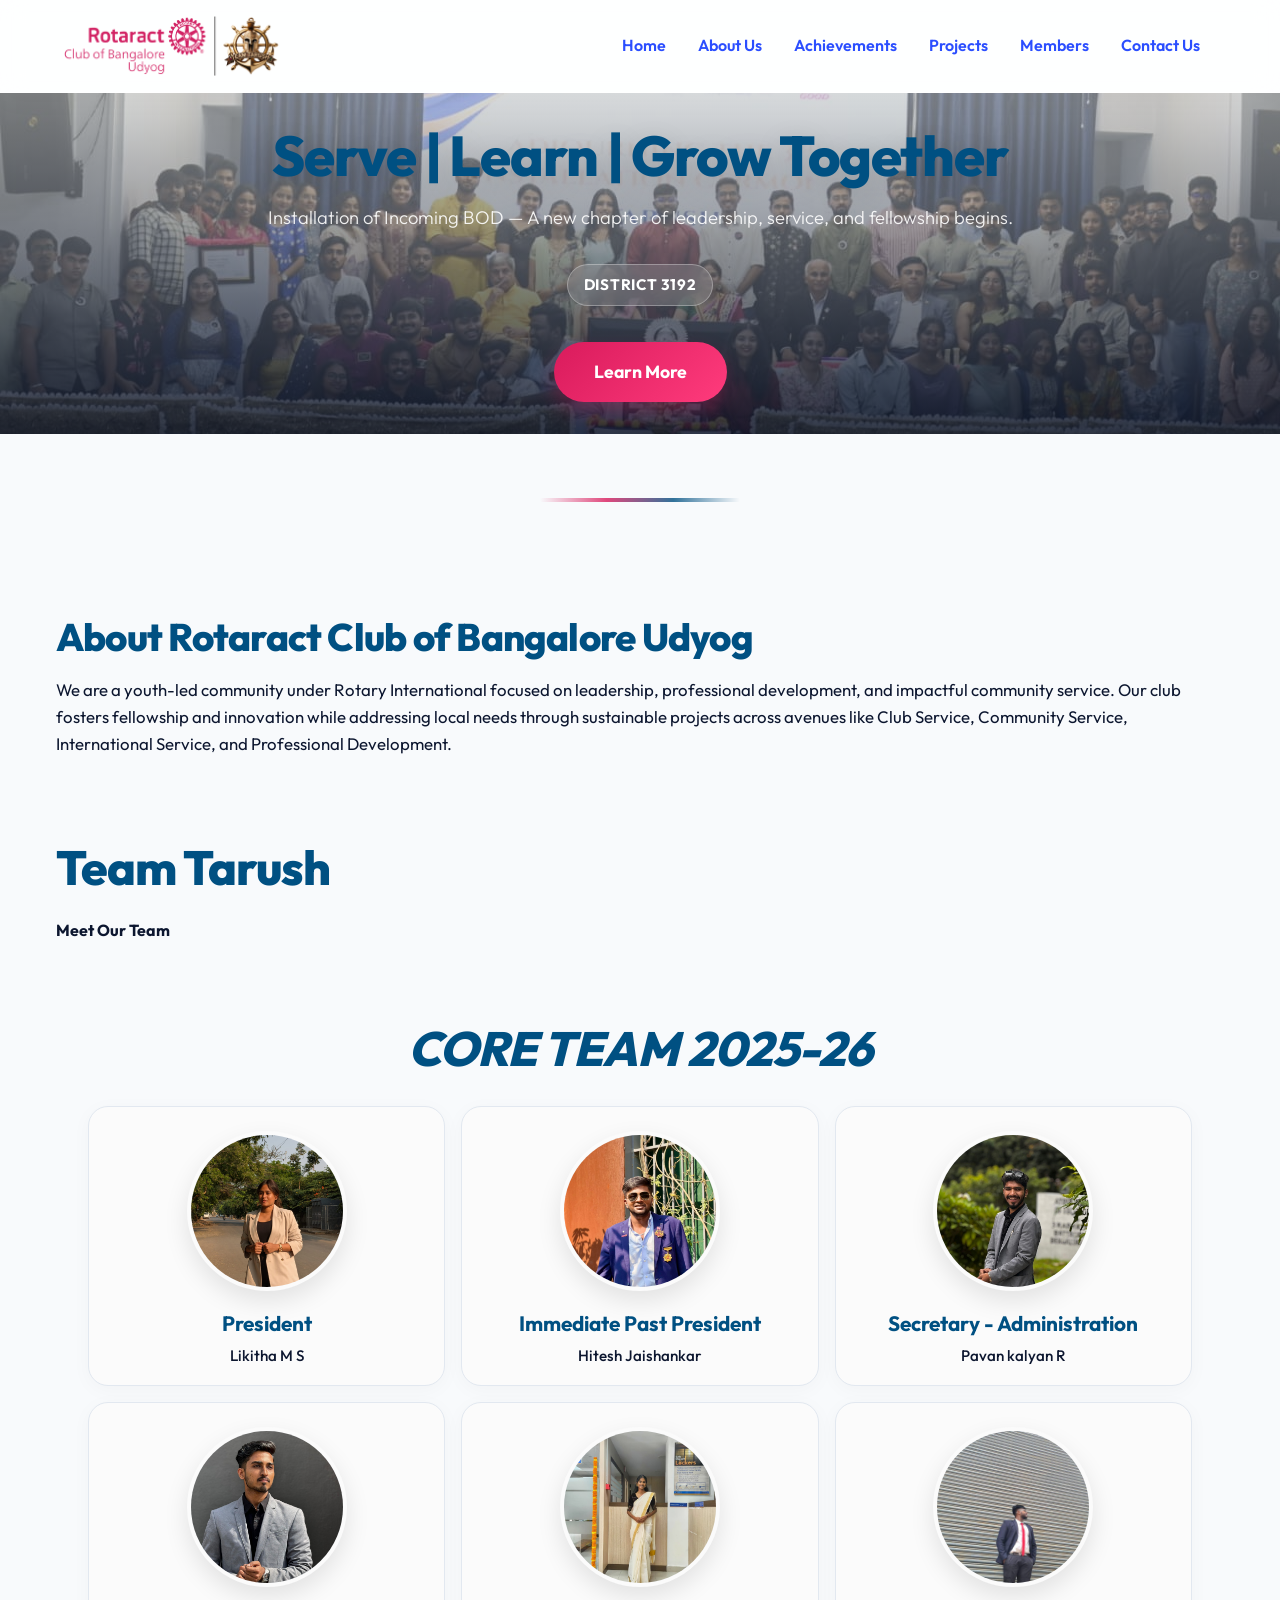
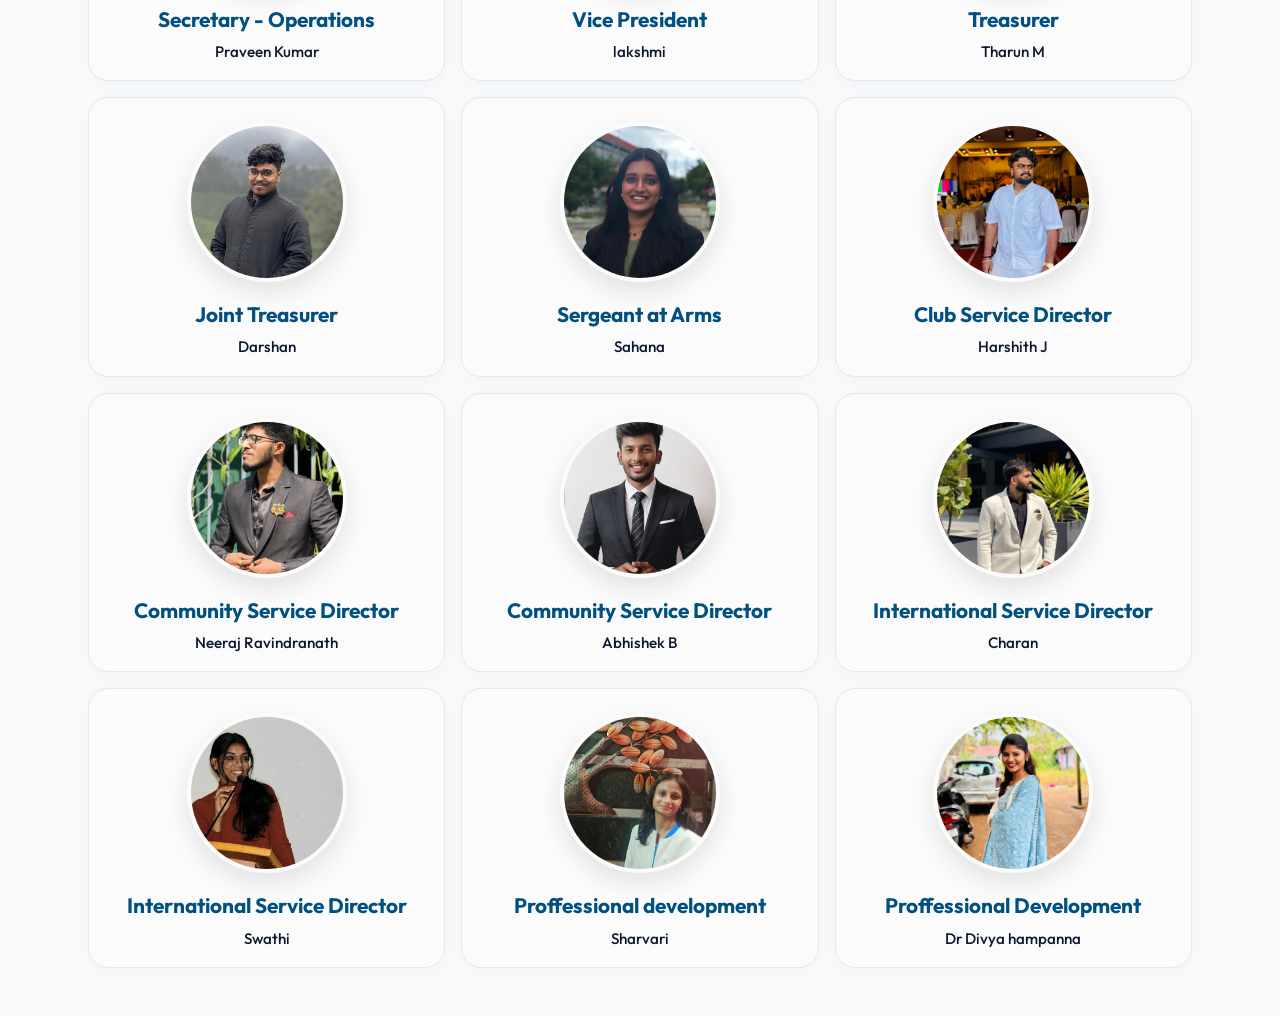
==== commit c7c76067: "Update layout and add footer credit" ====
--- a/index.html
+++ b/index.html
@@ -28,7 +28,7 @@
 
   <section class="hero" style="min-height:35vh">
     <div class="content">
-      <h1 class="title">Service Above Self</h1>
+      <h1 class="title">Serve | Learn | Grow Together</h1>
       <p class="subtitle">Installation of Incoming BOD &mdash; A new chapter of leadership, service, and fellowship begins.</p>
       <div style="margin-top:1rem">
         <span class="badge"><strong>District 3192</strong></span>
@@ -53,7 +53,7 @@
                 <h4 class="mb-4">Meet Our Team</h4>
             </div>
             <section class="container">
-   <h1 style="text-align:center"><i>CORE TEAM</i></h1>
+   <h1 style="text-align:center"><i>CORE TEAM 2025-26</i></h1>
 
 
 
@@ -62,7 +62,7 @@
     <div class="grid grid-3">
       
     <div class="card" style="text-align:center">
-      <div class="round"><img loading="lazy" src="assets/members/likitha.jpeg" alt="President"/></div>
+      <div class="round"><img loading="lazy" src="assets/members/president.jpeg" alt="President"/></div>
       <h3>President</h3>
       <small>Likitha M S</small>
     </div>
@@ -86,16 +86,12 @@
     </div>
     
     <div class="card" style="text-align:center">
-      <div class="round"><img loading="lazy" src="assets/members/lakshmi.jpeg" alt="Vice President"/></div>
+      <div class="round"><img loading="lazy" src="assets/members/lak.jpeg" alt="Vice President"/></div>
       <h3>Vice President</h3>
       <small>lakshmi </small>
     </div>
     
-    <div class="card" style="text-align:center">
-      <div class="round"><img loading="lazy" src="assets/members/sha.jpeg" alt="Joint Secretary"/></div>
-      <h3>Joint Secretary</h3>
-      <small>Sharvari</small>
-    </div>
+    
     
     <div class="card" style="text-align:center">
       <div class="round"><img loading="lazy" src="assets/members/tharun" alt="Treasurer"/></div>
@@ -110,7 +106,7 @@
     </div>
     
     <div class="card" style="text-align:center">
-      <div class="round"><img loading="lazy" src="assets/members/IMG_5331 (1).JPG" alt="Sergeant at Arms"/></div>
+      <div class="round"><img loading="lazy" src="assets/members/sargent.jpeg" alt="Sergeant at Arms"/></div>
       <h3>Sergeant at Arms</h3>
       <small>Sahana</small>
     </div>
@@ -126,18 +122,35 @@
       <h3>Community Service Director</h3>
       <small>Neeraj Ravindranath</small>
     </div>
+    <div class="card" style="text-align:center">
+      <div class="round"><img loading="lazy" src="assets/members/Abhishek.jpeg" alt="Community Service Director"/></div>
+      <h3>Community Service Director</h3>
+      <small>Abhishek B</small>
+    </div>
     
     <div class="card" style="text-align:center">
       <div class="round"><img loading="lazy" src="assets/members/charan.jpeg" alt="International Service Director 1"/></div>
-      <h3>International Service Director 1</h3>
+      <h3>International Service Director </h3>
       <small>Charan</small>
     </div>
     
     <div class="card" style="text-align:center">
       <div class="round"><img loading="lazy" src="assets/members/WhatsApp Image 2026-01-09 at 15.58.18.jpeg" alt="International Service Director 2"/></div>
-      <h3>International Service Director 2</h3>
+      <h3>International Service Director </h3>
       <small>Swathi</small>
     </div>
+    
+    <div class="card" style="text-align:center">
+      <div class="round"><img loading="lazy" src="assets/members/sha.jpeg" alt="International Service Director 2"/></div>
+      <h3>Proffessional development</h3>
+      <small>Sharvari</small>
+    </div>
+    <div class="card" style="text-align:center">
+      <div class="round"><img loading="lazy" src="assets/members/dr.jpeg" alt="International Service Director 2"/></div>
+      <h3>Proffessional Development</h3>
+      <small>Dr Divya hampanna</small>
+    </div>
+    
     
     </div>
   </section>
--- a/css/style.css
+++ b/css/style.css
@@ -4,9 +4,9 @@
   --rotaract-cranberry: #D91B5C;
   --rotaract-navy: #005082;
   --light-bg: #F8FAFC;
-  --surface-color: #FFFFFF;
-  --text-main: #0F172A;
-  --text-muted: #64748B;
+  --surface-color: #fbfbfb;
+  --text-main: #0c162f;
+  --text-muted:president#b1bbca;
   --border-color: #E2E8F0;
   --shadow-soft: 0 4px 20px rgba(0, 0, 0, 0.03);
   --shadow-hover: 0 12px 30px rgba(217, 27, 92, 0.12);
@@ -93,7 +93,7 @@
 /* HERO SECTION */
 .hero {
   position: relative;
-  min-height: 65vh;
+  min-height: vh;
   display: flex;
   align-items: center;
   justify-content: center;
@@ -105,15 +105,15 @@
 .hero::before {
   content: "";
   position: absolute; inset: 0;
-  background-image: url('../assets/bg.jpg');
+  background-image: url('/assets/bgfinal.jpeg');
   background-size: cover; 
-  background-position: center;
+  background-position: center 50%;
   background-color: transparent;
 }
 .hero::after {
   content: "";
   position: absolute; inset: 0;
-  background: linear-gradient(180deg, rgba(0,80,130,0.6) 0%, rgba(15,23,42,0.85) 100%);
+  background: linear-gradient(180deg, rgba(195, 199, 202, 0.6) 0%, rgba(15,23,42,0.85) 100%);
   z-index: 1;
 }
 
@@ -121,11 +121,11 @@
   position: relative;
   z-index: 2;
   color: white;
-  max-width: 800px;
+  max-width: 200px;
   display: flex;
   flex-direction: column;
   align-items: center;
-  gap: 1.5rem;
+  gap: 1rem;
 }
 
 h1.title {
@@ -135,6 +135,7 @@
   margin: 0;
   letter-spacing: -0.02em;
   text-shadow: 0 10px 30px rgba(0,0,0,0.15);
+  white-space: nowrap;
 }
 
 .subtitle {
@@ -143,6 +144,7 @@
   opacity: 0.9;
   line-height: 1.6;
   margin: 0;
+  white-space: nowrap;
 }
 
 .badge {
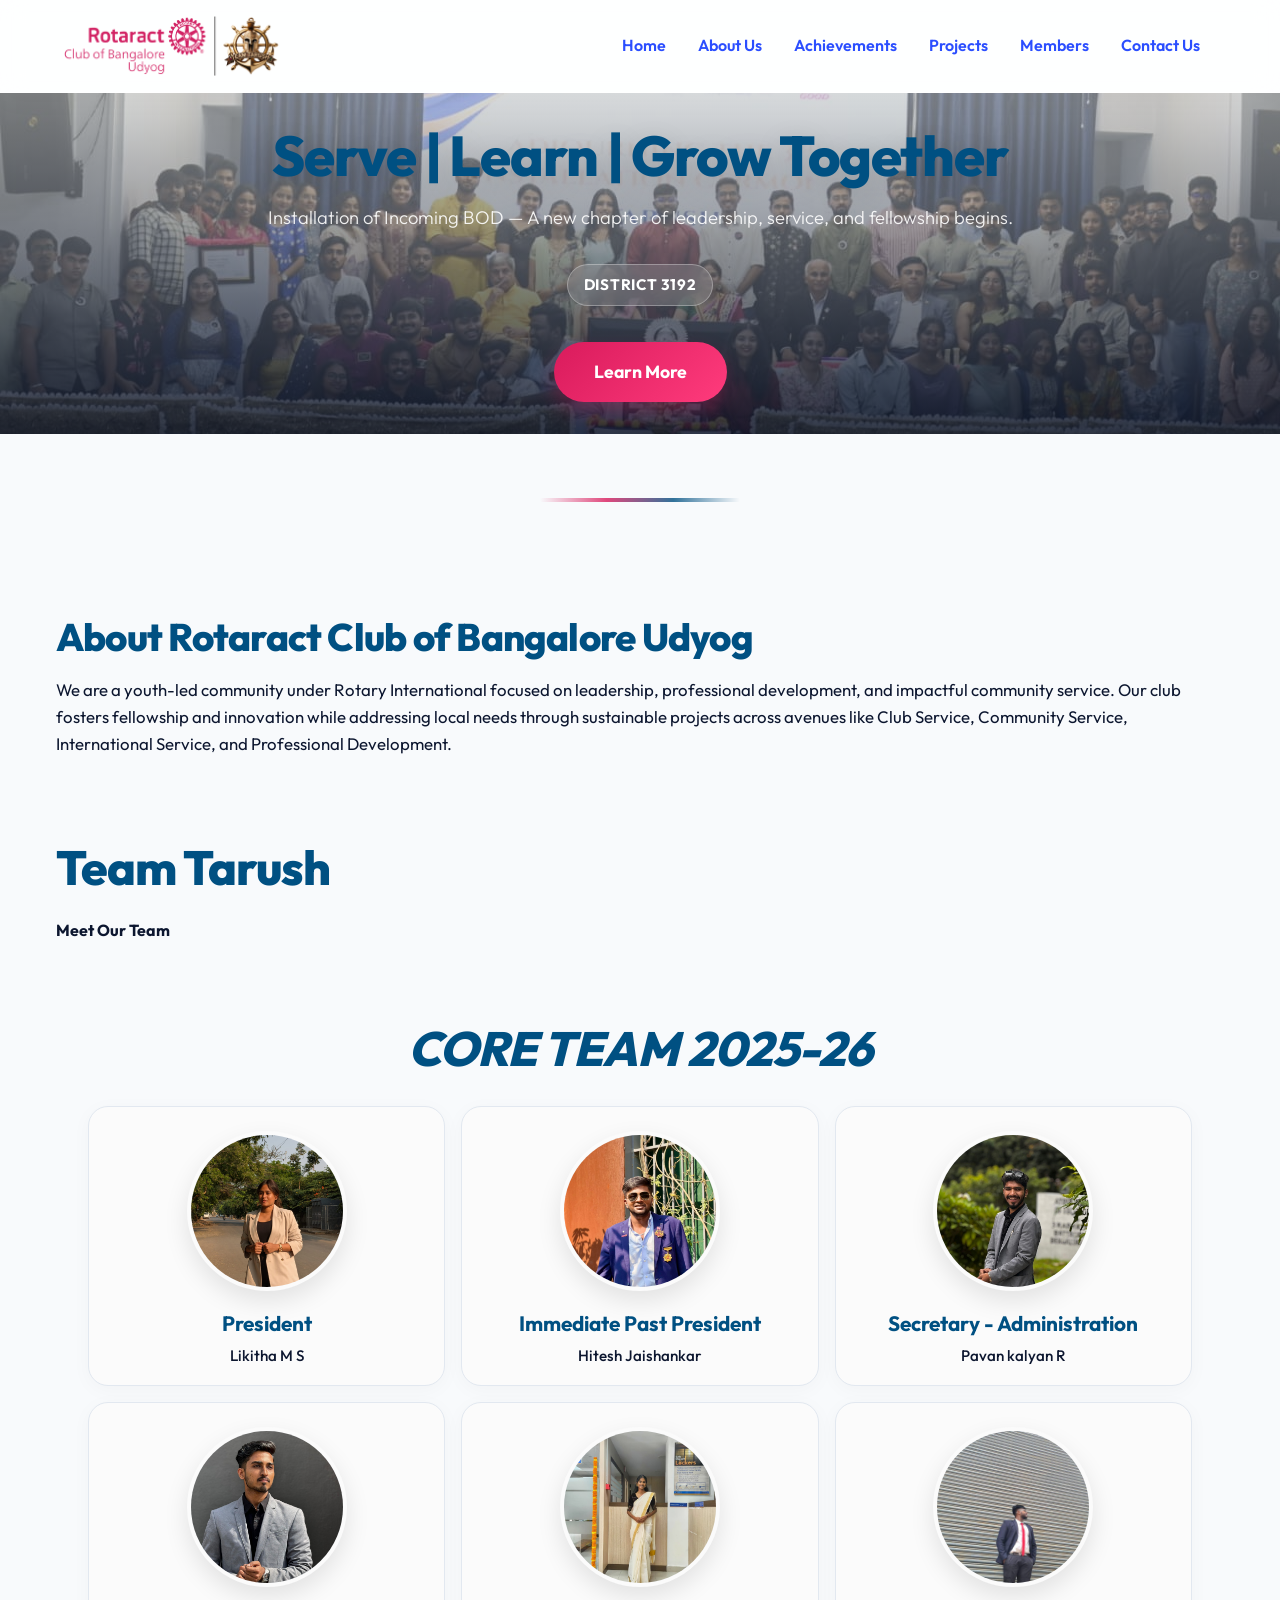
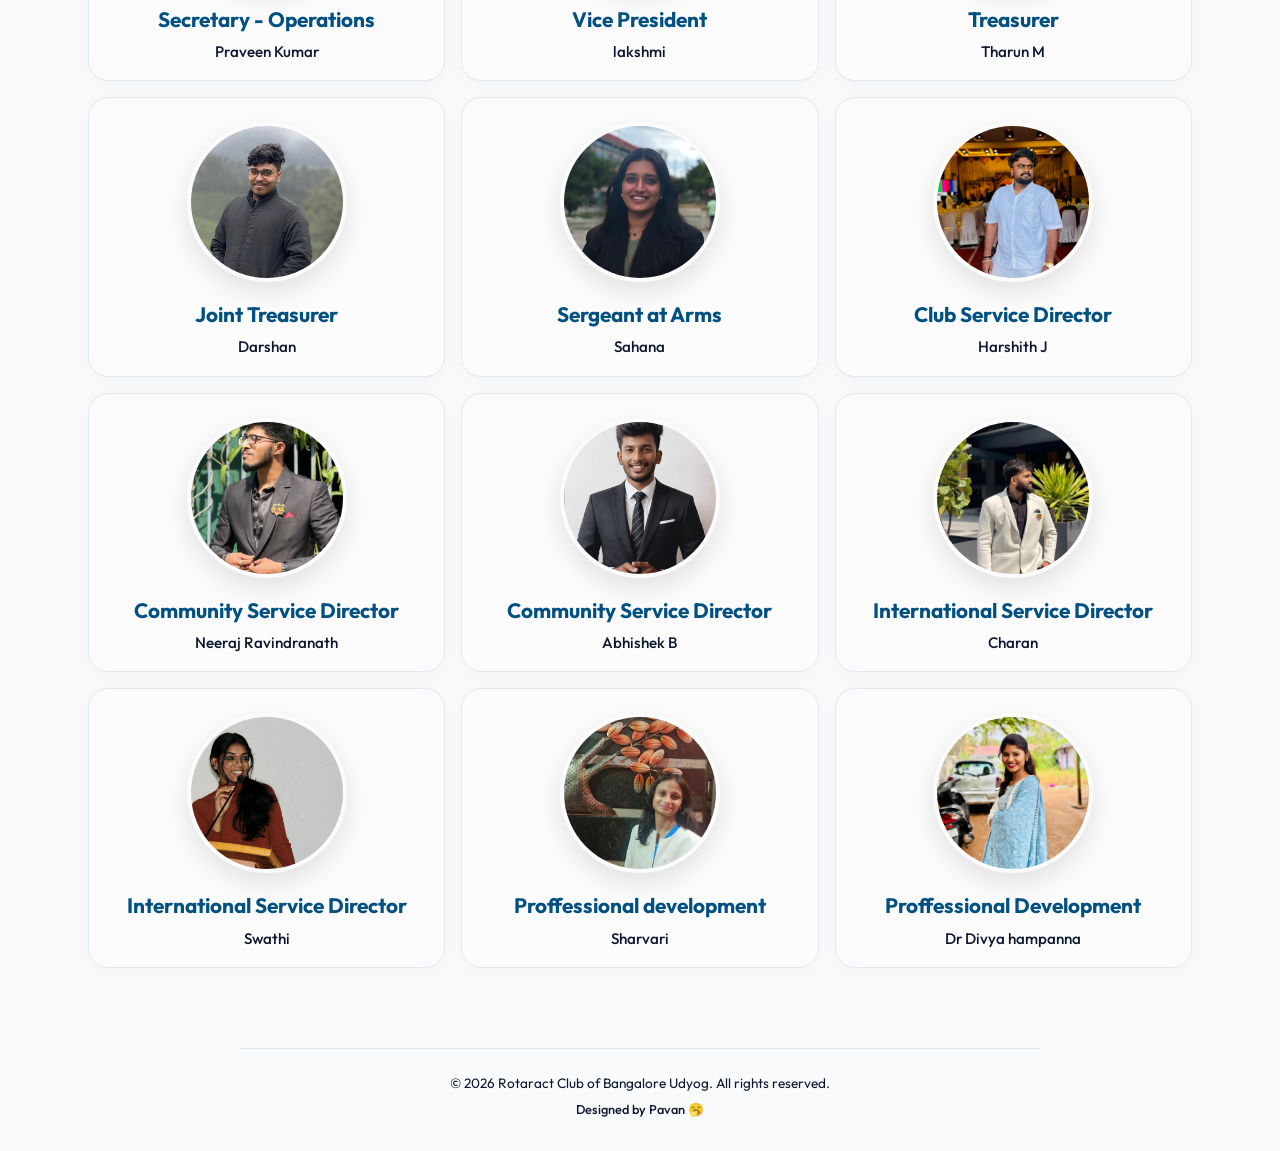
==== commit 0e7854f9: "Update footer to minimal copyright and designer credit design" ====
--- a/index.html
+++ b/index.html
@@ -158,6 +158,12 @@
 </div>
 </div>
  
+  <footer class="footer" style="margin-top: 2rem; border-top: none; background: transparent; padding-bottom: 2rem;">
+    <div style="text-align: center; padding: 1.5rem 1rem 0; border-top: 1px solid var(--border-color); color: var(--text-muted); max-width: 800px; margin: 0 auto;">
+      <p style="margin: 0; font-size: 0.85rem;">&copy; 2026 Rotaract Club of Bangalore Udyog. All rights reserved.</p>
+      <p style="margin: 0.25rem 0 0; font-size: 0.8rem; font-weight: 500;">Designed by Pavan 🥱</p>
+    </div>
+  </footer>
   <script src="js/script.js"></script>
  </body>
 </html>
--- a/css/style.css
+++ b/css/style.css
@@ -93,7 +93,7 @@
 /* HERO SECTION */
 .hero {
   position: relative;
-  min-height: vh;
+  min-height: 40vh;
   display: flex;
   align-items: center;
   justify-content: center;
@@ -121,7 +121,9 @@
   position: relative;
   z-index: 2;
   color: white;
-  max-width: 200px;
+  max-width: 800px;
+  width: 90%;
+  padding: 0 1rem;
   display: flex;
   flex-direction: column;
   align-items: center;
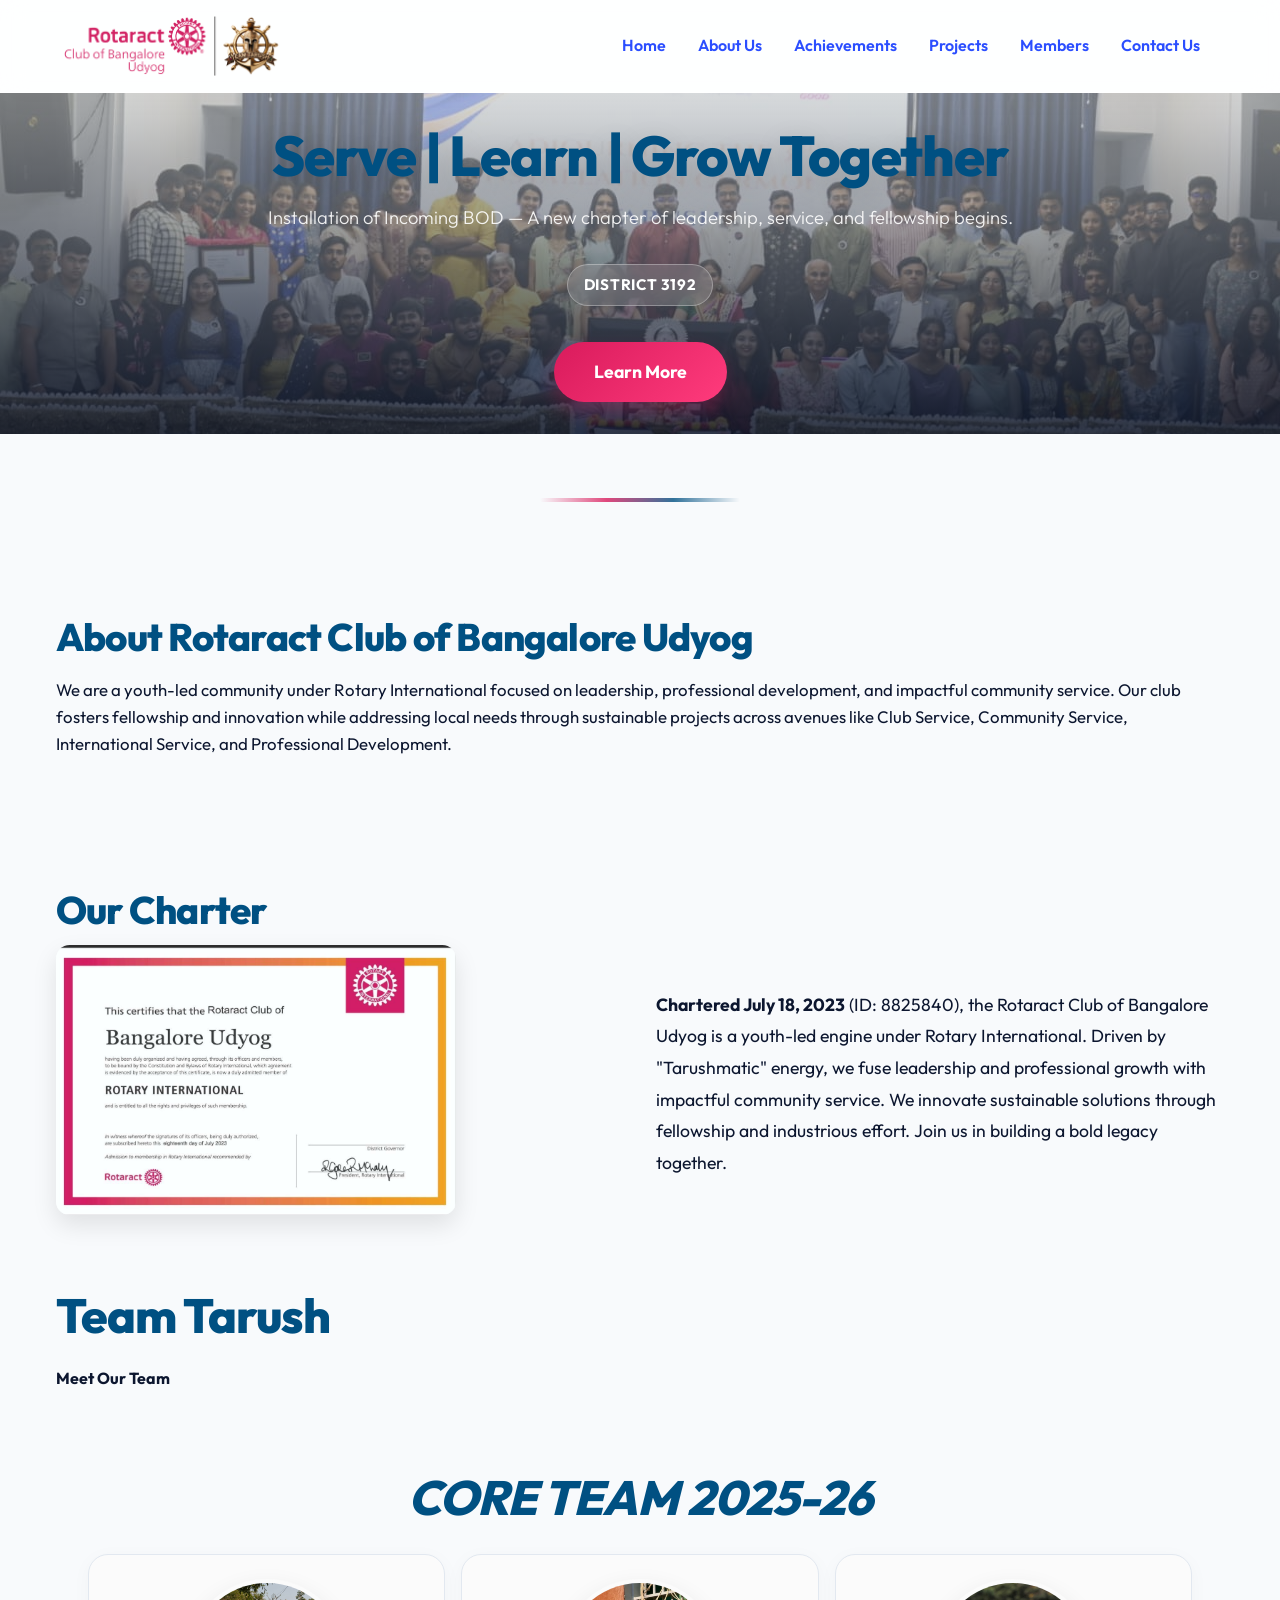
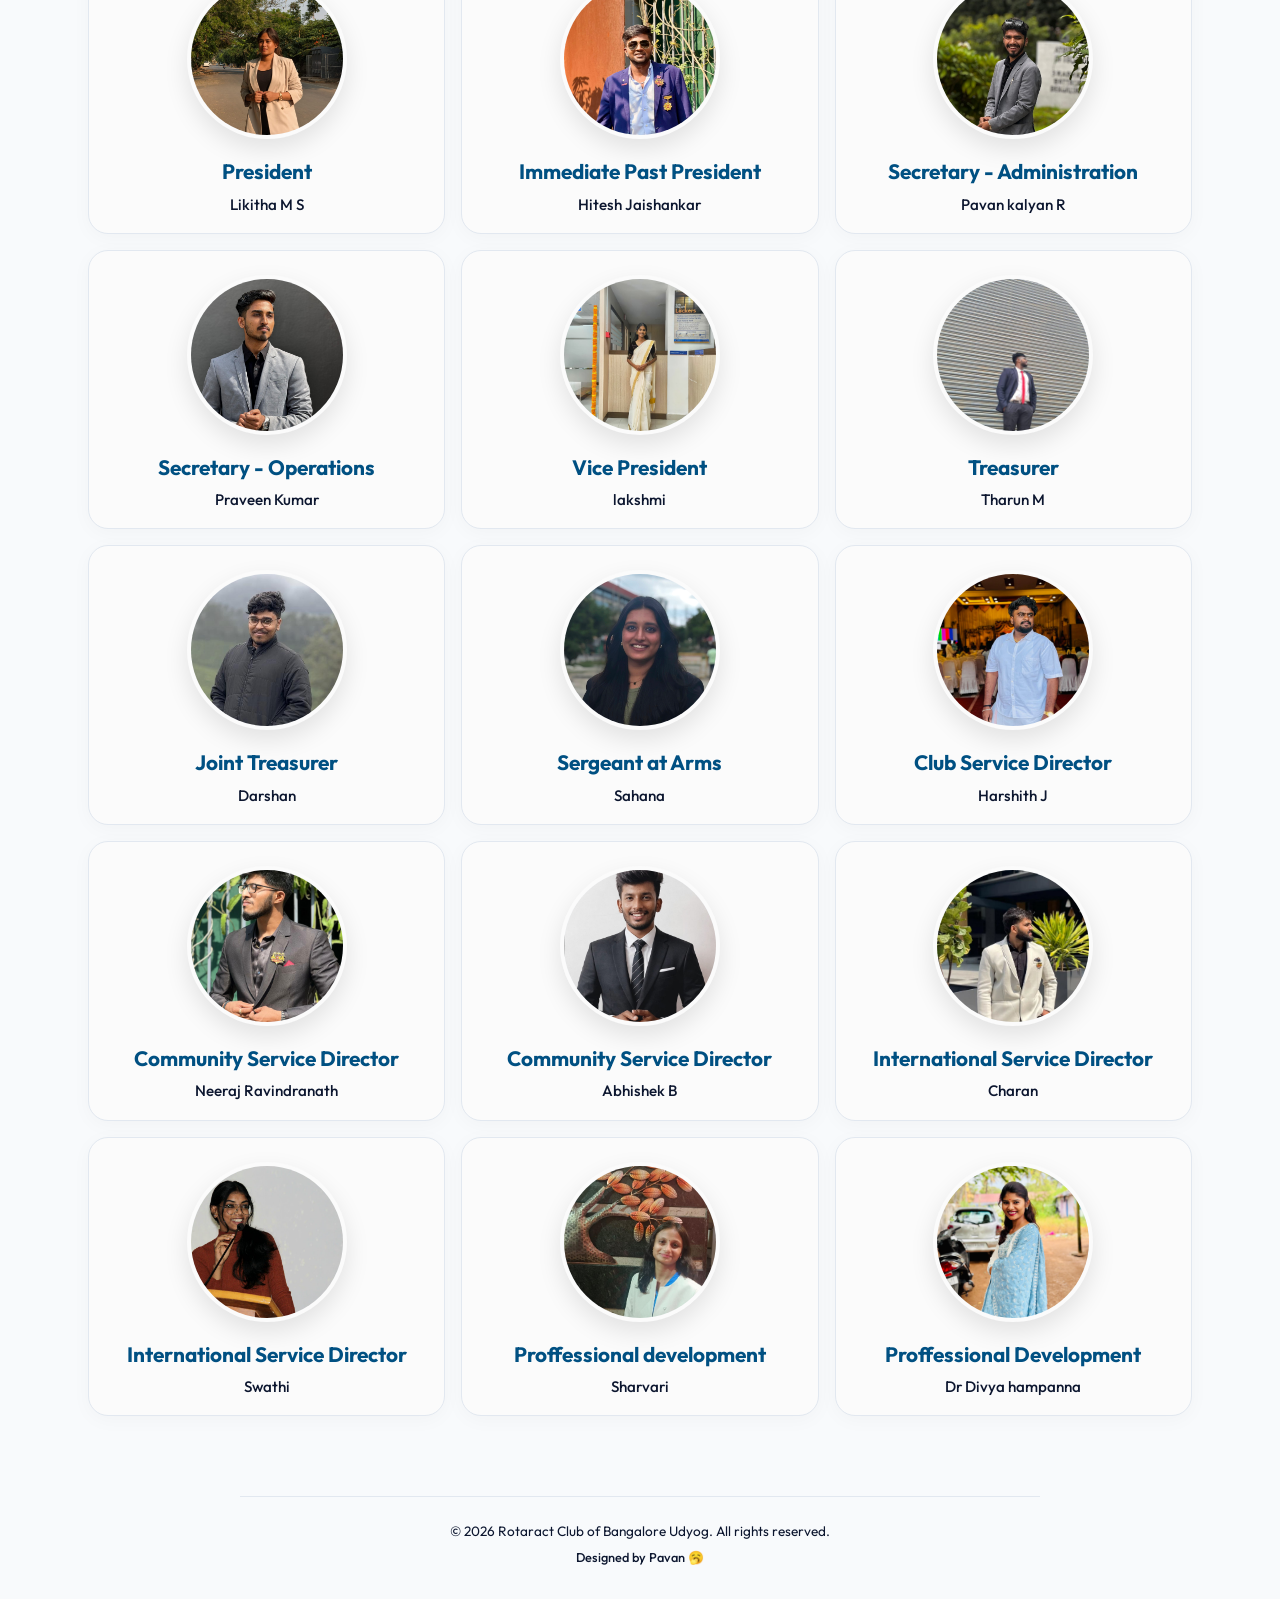
==== commit 8342cde7: "Update index page" ====
--- a/index.html
+++ b/index.html
@@ -11,7 +11,7 @@
  <header class="site-header">
   <div class="nav container">
     <div class="logo-wrap">
-      <img loading="lazy" src="assets/logo.png" alt="Rotaract Club Logo" class="logo" />
+      <a href="index.html"><img loading="lazy" src="assets/logo.png" alt="Rotaract Club Logo" class="logo" /></a>
       
     </div>
     <div class="menu-toggle" id="mobile-menu-btn">☰</div>
@@ -44,6 +44,20 @@
   <section class="container">
     <h2>About Rotaract Club of Bangalore Udyog</h2>
     <p>We are a youth-led community under Rotary International focused on leadership, professional development, and impactful community service. Our club fosters fellowship and innovation while addressing local needs through sustainable projects across avenues like Club Service, Community Service, International Service, and Professional Development.</p>
+  </section>
+
+  <section class="container" style="margin-top: 3rem;">
+    <h2>Our Charter</h2>
+    <div style="display: flex; gap: 2rem; align-items: center; flex-wrap: wrap;">
+      <div style="flex: 1; min-width: 250px;">
+        <img loading="lazy" src="assets/charter cert.png" alt="Rotaract Club Charter Certificate" style="width: 100%; max-width: 400px; border-radius: 0.85rem; box-shadow: 0 10px 25px rgba(0,0,0,0.1);" />
+      </div>
+      <div style="flex: 1; min-width: 250px;">
+        <p style="font-size: 1.1rem; line-height: 1.8; color: var(--text-main);">
+          <strong>Chartered July 18, 2023</strong> (ID: 8825840), the Rotaract Club of Bangalore Udyog is a youth-led engine under Rotary International. Driven by "Tarushmatic" energy, we fuse leadership and professional growth with impactful community service. We innovate sustainable solutions through fellowship and industrious effort. Join us in building a bold legacy together.
+        </p>
+      </div>
+    </div>
   </section>
   <!-- Team Start -->
     <div class="container-fluid pt-5">
@@ -90,8 +104,6 @@
       <h3>Vice President</h3>
       <small>lakshmi </small>
     </div>
-    
-    
     
     <div class="card" style="text-align:center">
       <div class="round"><img loading="lazy" src="assets/members/tharun" alt="Treasurer"/></div>
--- a/css/style.css
+++ b/css/style.css
@@ -137,7 +137,7 @@
   margin: 0;
   letter-spacing: -0.02em;
   text-shadow: 0 10px 30px rgba(0,0,0,0.15);
-  white-space: nowrap;
+  white-space: normal;
 }
 
 .subtitle {
@@ -146,7 +146,7 @@
   opacity: 0.9;
   line-height: 1.6;
   margin: 0;
-  white-space: nowrap;
+  white-space: normal;
 }
 
 .badge {
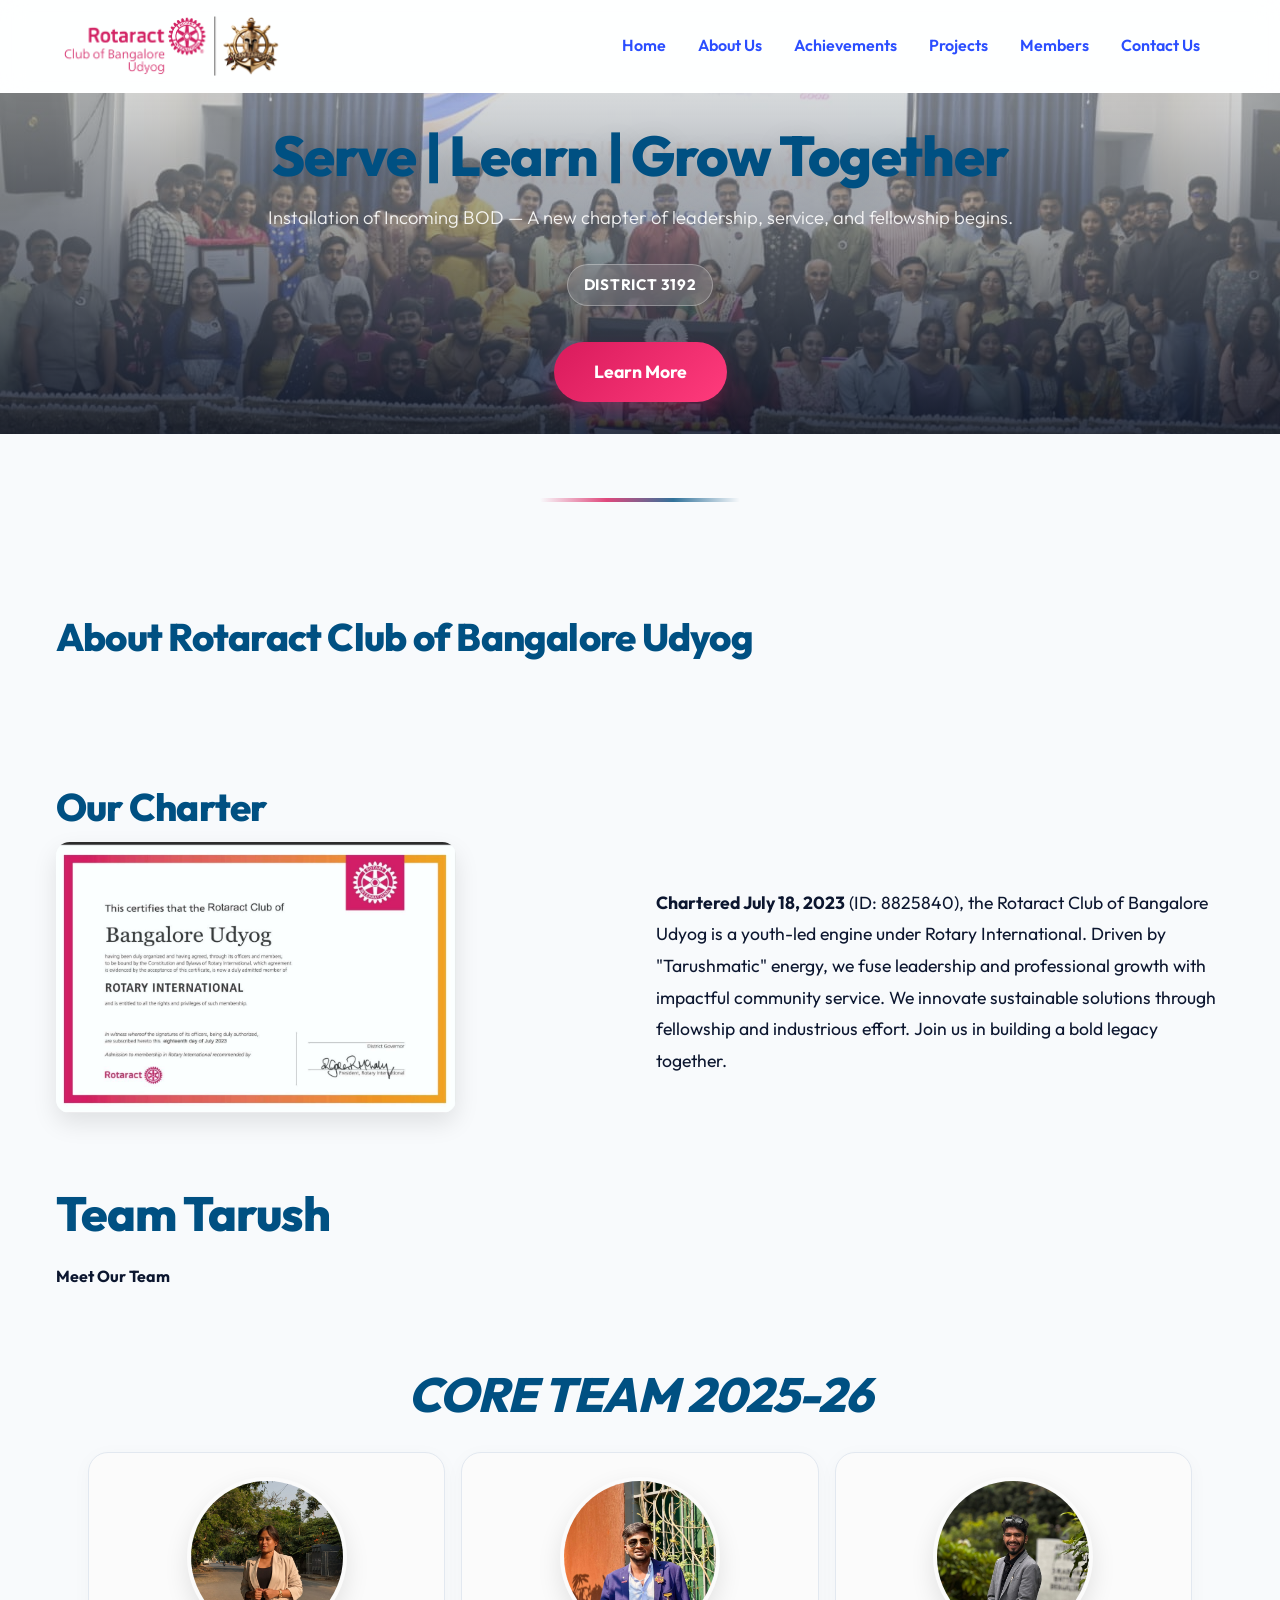
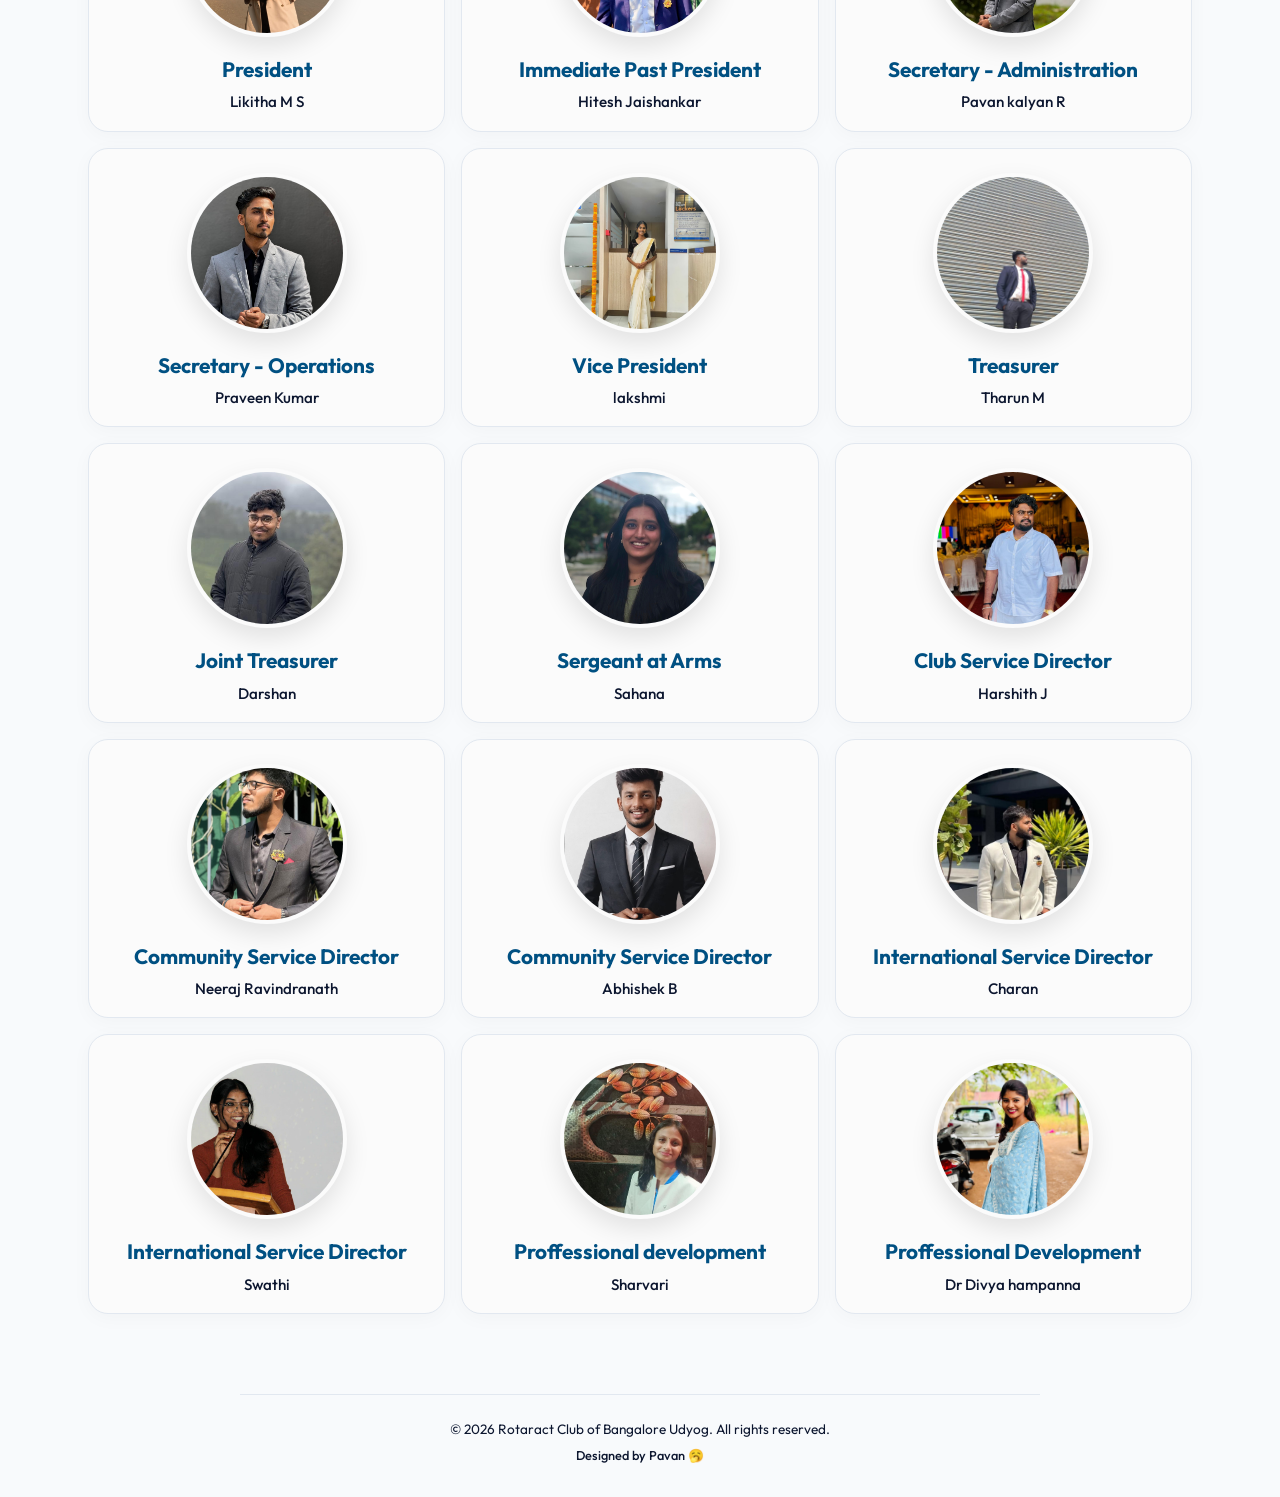
==== commit 873c34e5: "Update project files" ====
--- a/index.html
+++ b/index.html
@@ -43,7 +43,6 @@
 
   <section class="container">
     <h2>About Rotaract Club of Bangalore Udyog</h2>
-    <p>We are a youth-led community under Rotary International focused on leadership, professional development, and impactful community service. Our club fosters fellowship and innovation while addressing local needs through sustainable projects across avenues like Club Service, Community Service, International Service, and Professional Development.</p>
   </section>
 
   <section class="container" style="margin-top: 3rem;">
